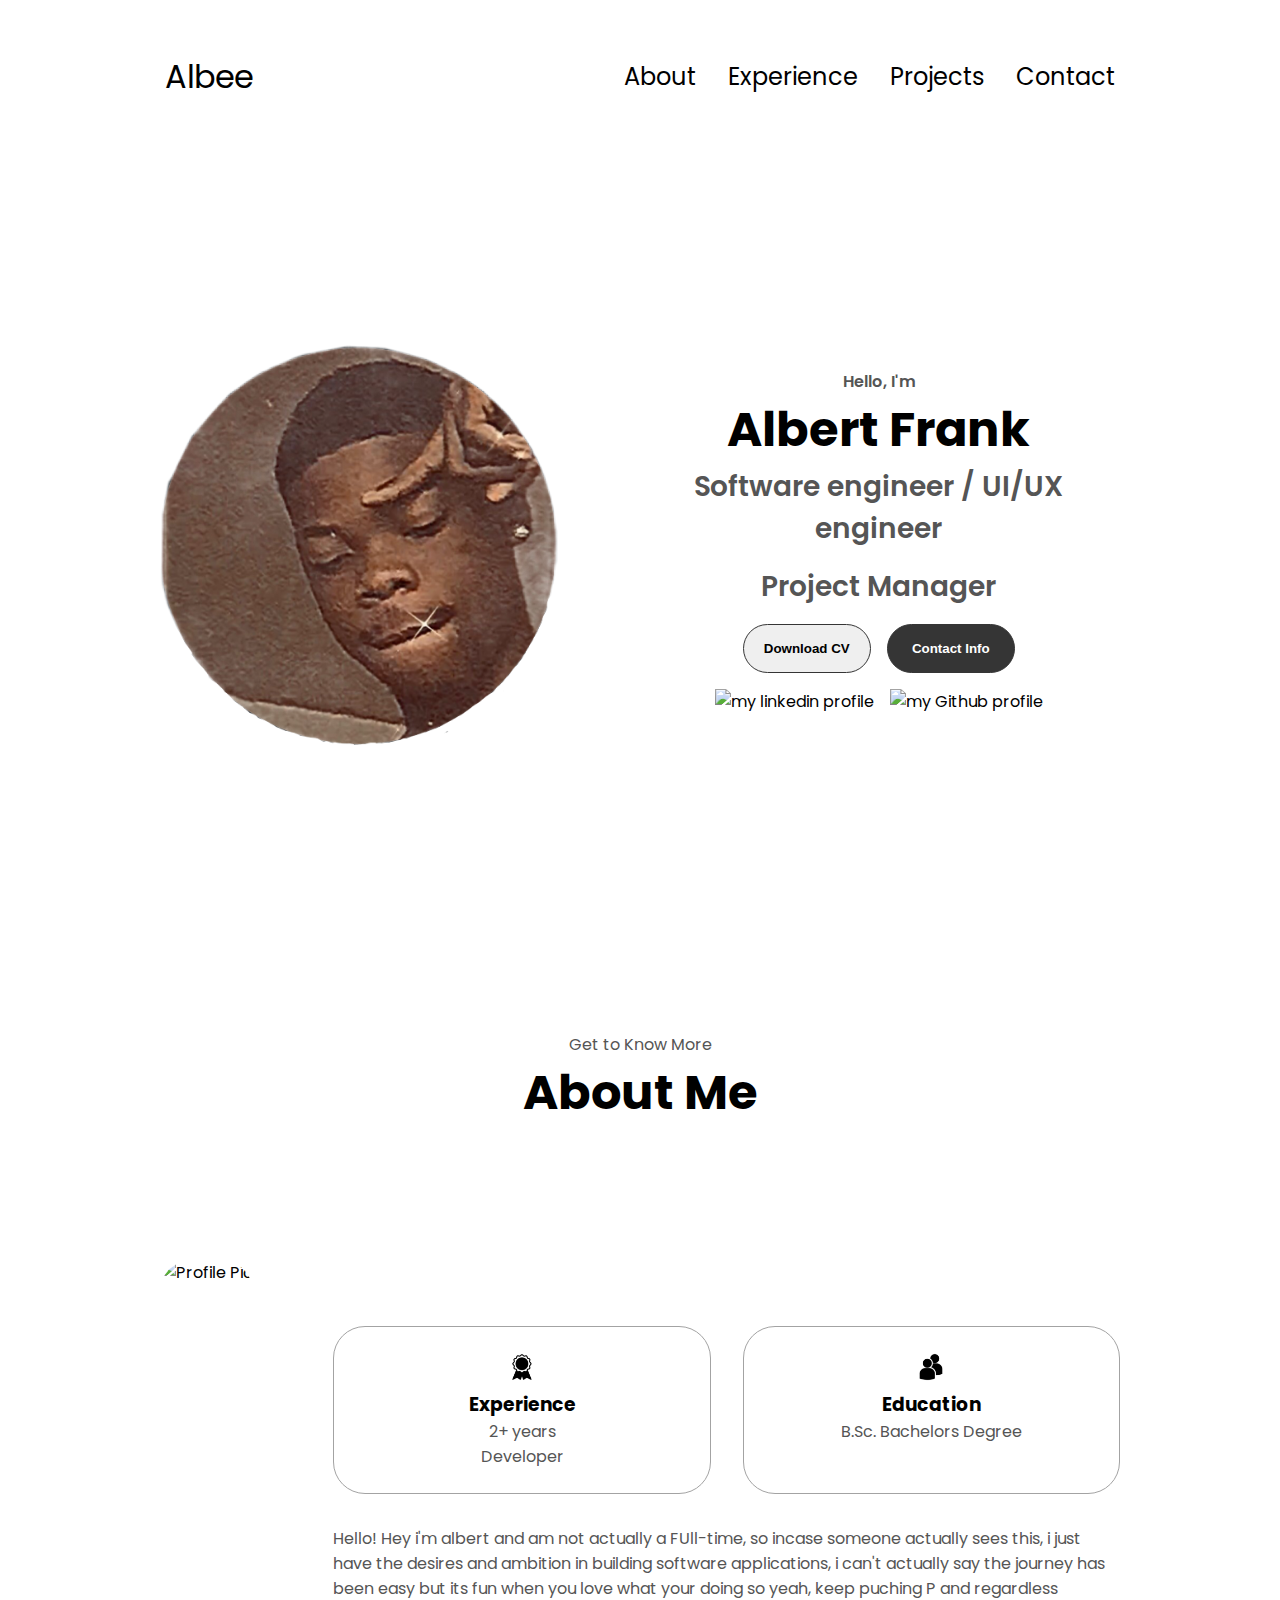
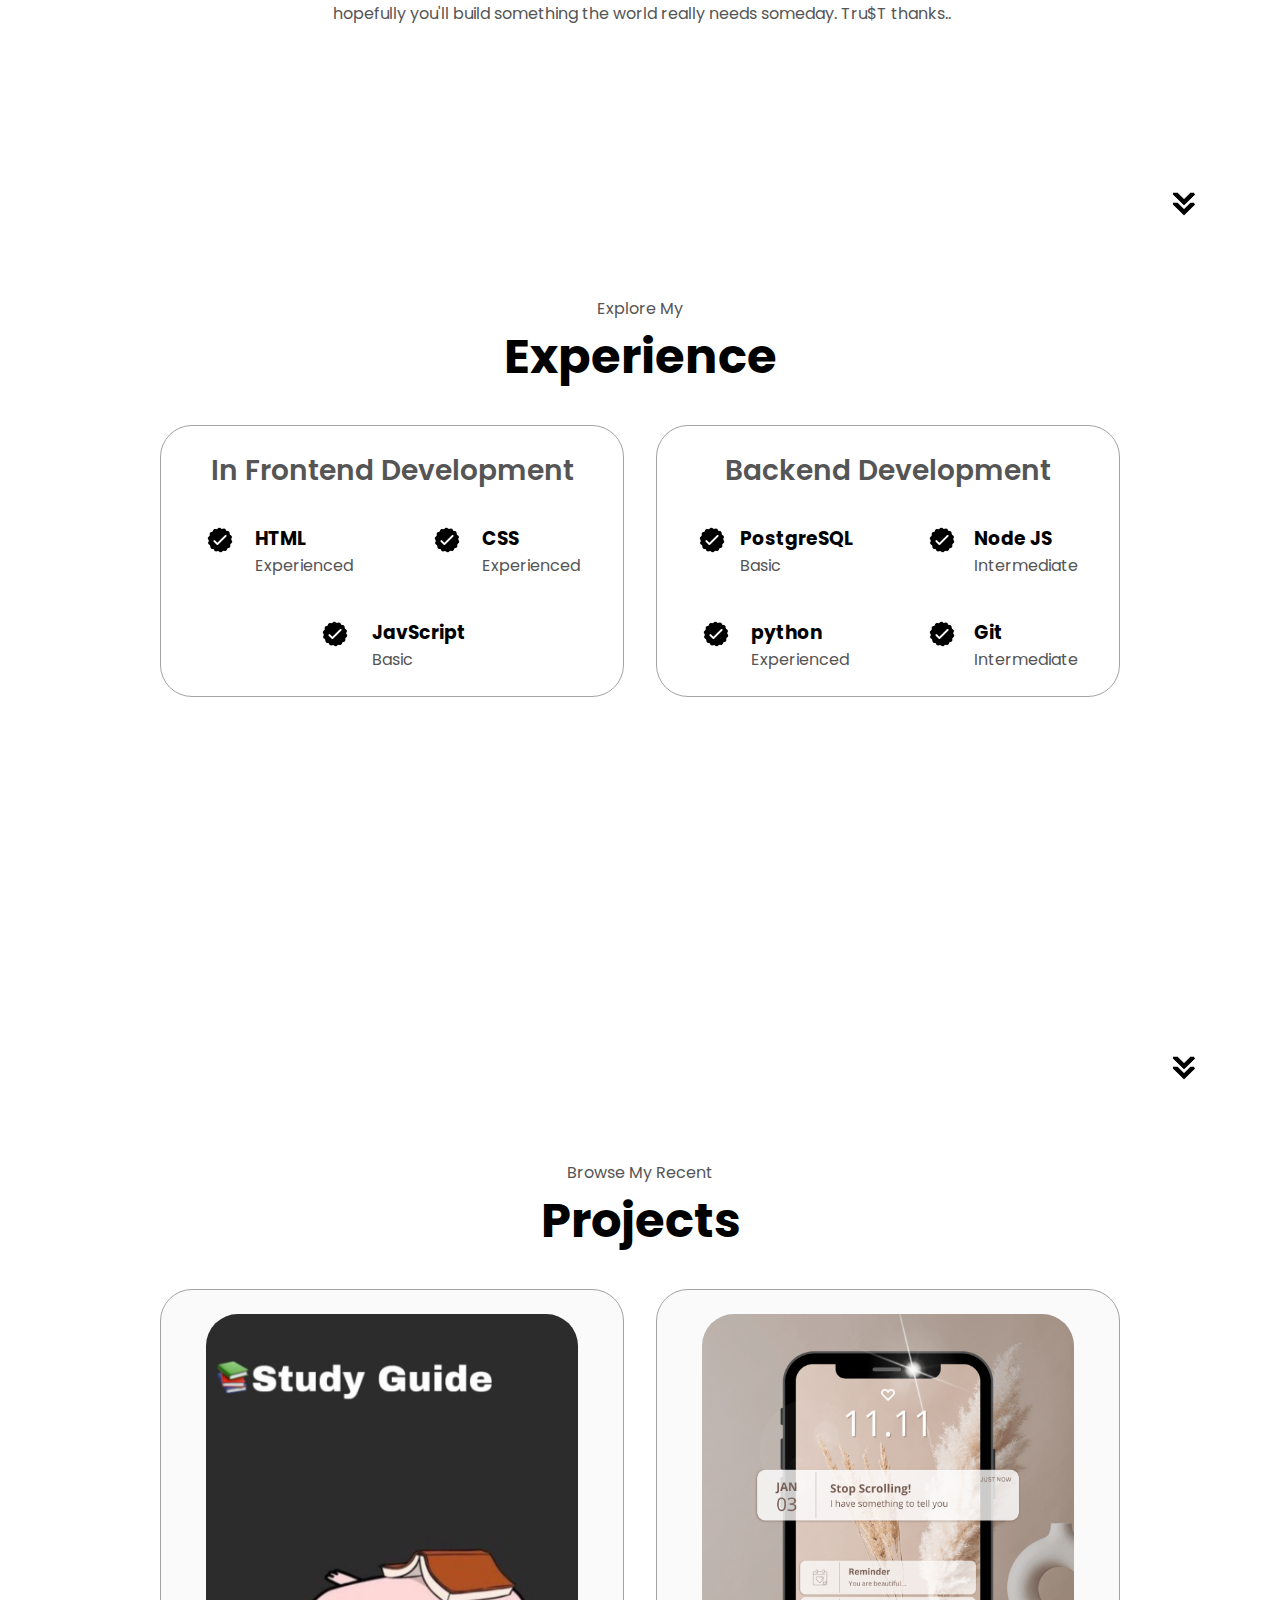
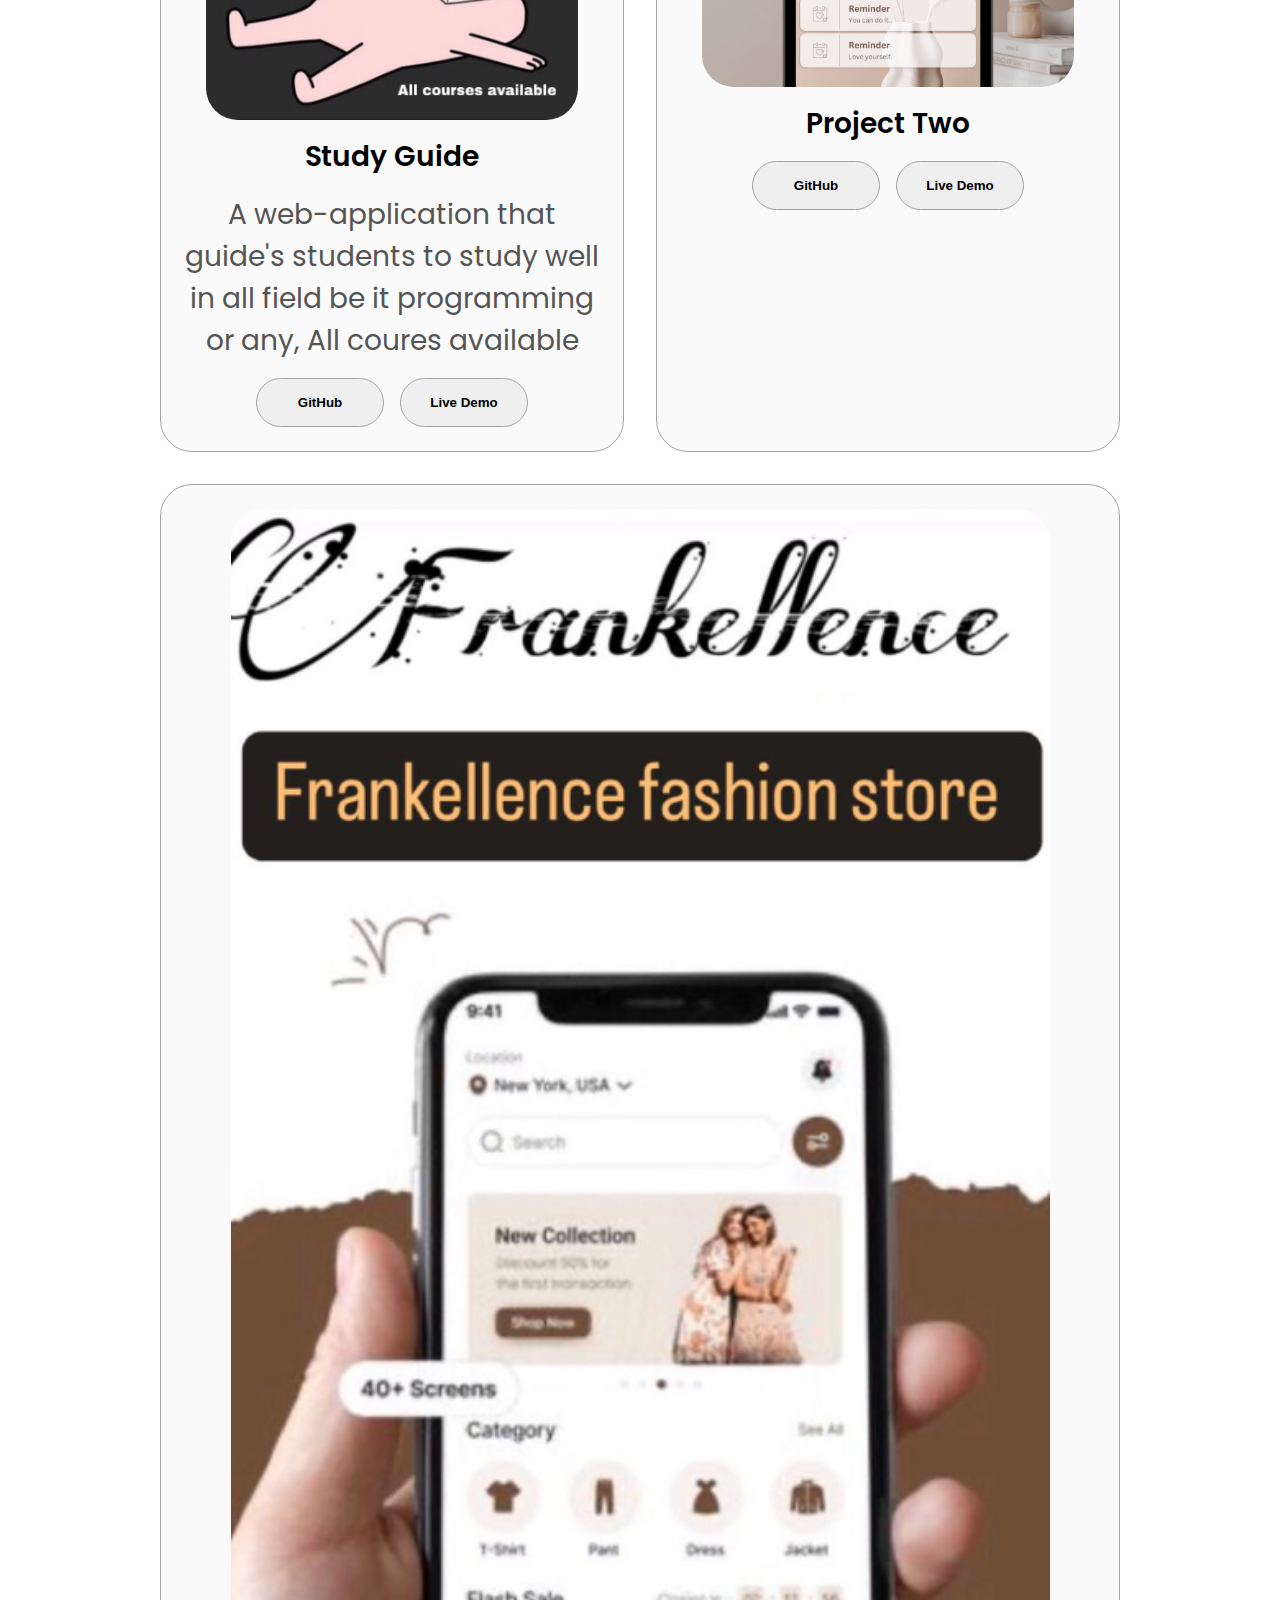
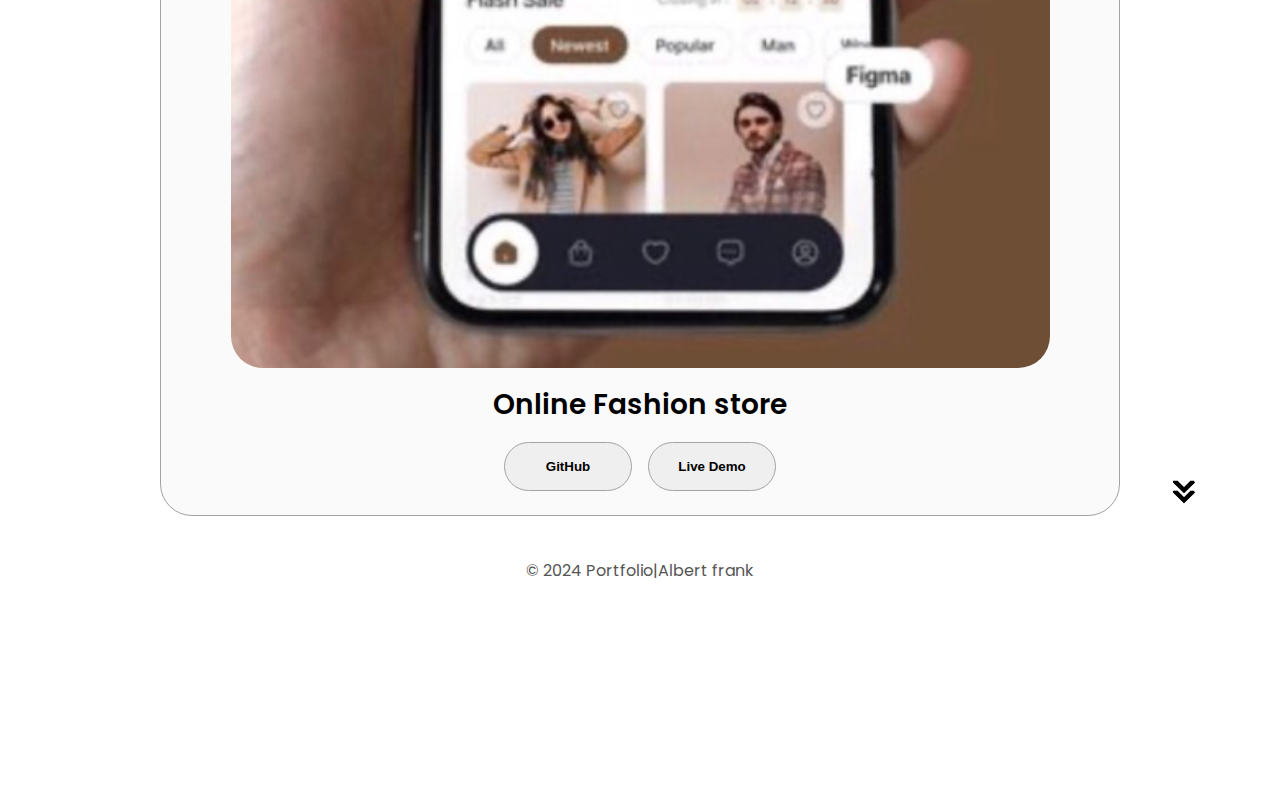
==== index.html @ 11b920fe "updated" ====
<!DOCTYPE html>
<html lang="en">

<head>
    <meta charset="UTF-8">
    <meta name="viewport" content="width=device-width, initial-scale=1.0">
    <title>Albee</title>

    <link rel="stylesheet" href="style.css" />
    <link rel="stylesheet" href="mediaqueries.css" />
</head>

<body>
    <header>
        <nav id="desktop-nav">
            <div class="logo">
                Albee
            </div>
            <ul class="nav-links">
                <li><a href="#about">About</a></li>
                <li><a href="#experience">Experience</a></li>
                <li><a href="#projects">Projects</a></li>
                <li><a href="#contact">Contact</a></li>
            </ul>
        </nav>
        <nav id="hamburger-nav">
            <div class="logo">
                Albee
            </div>
            <div class="hamburger-menu">
                <div class="hamburger-icon" onclick="toggleMenu()">
                    <span></span>
                    <span></span>
                    <span></span>
                </div>
                <div class="menu-links">
                    <li><a href="#about">About</a></li>
                    <li><a href="#experience">Experience</a></li>
                    <li><a href="#projects">Projects</a></li>
                    <li><a href="#contact">Contact</a></li>
                </div>
            </div>
        </nav>
    </header>
    <section id="profile">
        <div class="section__pic-container">
            <img src="assets/albee.png" alt="Albee profile pic">
        </div>
        <div class="section__text">
            <p class="section__text__p1">Hello, I'm</p>
            <h1 class="title">Albert Frank</h1>
            <p class="section__text__p2">Software engineer / UI/UX engineer</p>
            <p class="section__text__p3">Project Manager </p>
            <div class="btn-container">
                <button class="btn btn-color-2">
                        Download CV
                    </button>
                <button class="btn btn-color-1">
                        Contact Info
                    </button>
            </div>
            <div id="socials-container">
                <img src="assets/linkedin.png" class="icon" alt="my linkedin profile" class="icon" onclick="location.href='https://linkedin.com/'">
                <img src="assets/github.png" class="icon" alt="my Github profile" class="icon" onclick="location.href='https://github.com/OnlyoneAlbee'">
            </div>
        </div>
    </section>
    <section id="about">
        <p class="section__text__p1">Get to Know More</p>
        <h1 class="title">About Me</h1>
        <div class="section-container">
            <div class="section__pic-container">
                <img src="assets/about-pic.png" alt="Profile Pic" class="about-pic">
            </div>
            <div class="about-details-container">
                <div class="about-containers">
                    <div class="details-container">
                        <img src="assets/experience.png" alt="Experience icon" class="icon">
                        <h3>Experience</h3>
                        <p>2+ years <br /> Developer</p>
                    </div>
                    <div class="details-container">
                        <img src="assets/education.png" alt="Experience icon" class="icon">
                        <h3>Education</h3>
                        <p>B.Sc. Bachelors Degree <br />
                            <!-- M.Sc. Masters Degree -->
                        </p>

                    </div>
                </div>
                <div class="text-container">
                    <p>Hello! Hey i'm albert and am not actually a FUll-time, so incase someone actually sees this, i just have the desires and ambition in building software applications, i can't actually say the journey has been easy but its fun when you
                        love what your doing so yeah, keep puching P and regardless hopefully you'll build something the world really needs someday. Tru$T thanks..
                    </p>
                </div>
            </div>
        </div>
        <img src="assets/arrow.png" alt="Arrow icon" class="icon arrow" onclick="location.href='./#experience'">
    </section>
    <section id="experience">
        <p class="section__text__p1">Explore My</p>
        <h1 class="title">Experience</h1>
        <div class="experience-details-container">
            <div class="about-containers">
                <div class="details-container">
                    <h2 class="experience-sub-title">In Frontend Development</h2>
                    <div class="article-container">
                        <article>
                            <img src="assets/checkmark.png" alt="Experience icon" class="icon">
                            <div>
                                <h3>HTML</h3>
                                <P>Experienced</P>
                            </div>
                        </article>
                        <article>
                            <img src="assets/checkmark.png" alt="Experience icon" class="icon">
                            <div>
                                <h3>CSS</h3>
                                <P>Experienced</P>
                            </div>
                        </article>
                        <article>
                            <img src="assets/checkmark.png" alt="Experience icon" class="icon">
                            <div>
                                <h3>JavScript</h3>
                                <P>Basic</P>
                            </div>
                        </article>
                    </div>
                </div>
                <div class="details-container">
                    <h2 class="experience-sub-title">Backend Development</h2>
                    <div class="article-container">
                        <article>
                            <img src="assets/checkmark.png" alt="Experience icon" class="icon">
                            <div>
                                <h3>PostgreSQL</h3>
                                <P>Basic</P>
                            </div>
                        </article>
                        <article>
                            <img src="assets/checkmark.png" alt="Experience icon" class="icon">
                            <div>
                                <h3>Node JS</h3>
                                <P>Intermediate</P>
                            </div>
                        </article>
                        <article>
                            <img src="assets/checkmark.png" alt="Experience icon" class="icon">
                            <div>
                                <h3>python</h3>
                                <P>Experienced</P>
                            </div>
                        </article>
                        <article>
                            <img src="assets/checkmark.png" alt="Experience icon" class="icon">
                            <div>
                                <h3>Git</h3>
                                <P>Intermediate</P>
                            </div>
                        </article>
                    </div>
                </div>
            </div>
        </div>
        <img src="assets/arrow.png" alt="Arrow icon" class="icon arrow" onclick="location.href='./#project'">
    </section>
    <section id="projects">
        <p class="section__text__p1">Browse My Recent</p>
        <h1 class="title">Projects</h1>
        <div class="experience-details-container">
            <div class="about-containers">
                <div class="details-container color-container">
                    <div class="article-container">
                        <img src="assets/project-1.png" alt="Project 1" class="project-img">
                    </div>
                    <h2 class="experience-sub-title project-title">Study Guide</h2>
                    <p class="section__text__p2">A web-application that guide's students to study well in all field be it programming or any, All coures available</p>
                    <div class="btn-container">
                        <button class="btn btn-color-2 project-btn" onclick="location.href='https://github.com'">GitHub</button>
                        <button class="btn btn-color-2 project-btn" onclick="location.href-='https://github.com'">Live Demo</button>
                    </div>
                </div>
                <div class="details-container color-container">
                    <div class="article-container">
                        <img src="assets/project-2.png" alt="Project 2" class="project-img">
                    </div>
                    <h2 class="experience-sub-title project-title">Project Two</h2>
                    <div class="btn-container">
                        <button class="btn btn-color-2 project-btn" onclick="location.href='https://github.com'">GitHub</button>
                        <button class="btn btn-color-2 project-btn" onclick="location.href-='https://github.com'">Live Demo</button>
                    </div>
                </div>
                <div class="details-container color-container">
                    <div class="article-container">
                        <img src="assets/project-3.png" alt="Project 3" class="project-img">
                    </div>
                    <h2 class="experience-sub-title project-title">Online Fashion store</h2>
                    <div class="btn-container">
                        <button class="btn btn-color-2 project-btn" onclick="location.href='https://github.com'">GitHub</button>
                        <button class="btn btn-color-2 project-btn" onclick="location.href-='https://github.com'">Live Demo</button>
                    </div>
                </div>
            </div>
        </div>
        <img src="assets/arrow.png" alt="Arrow icon" class="icon arrow" onclick="location.href='./#contact'">
    </section>

    <!-- Footer -->
    <footer>
        <p>&copy; 2024 Portfolio|Albert frank</p>
    </footer>
    <script src="script.js"></script>
</body>

</html>
---- style.css ----
@import url("https://fonts.googleapis.com/css2?family=Poppins:wght@300;400;500;600&display=swap");
 * {
     margin: 0;
     padding: o;
 }
 
 body {
     font-family: "Poppins", sans-serif;
     /* background-color: rgb(45, 44, 44); */
 }
 
 html {
     scroll-behavior: smooth;
 }
 
 p {
     color: rgb(85, 85, 85);
 }
 /*  TRANSITION */
 
 a,
 btn {
     transition: all 300ms ease;
 }
 /*  DESKTOP NAV */
 
 nav,
 .nav-links {
     display: flex;
 }
 
 nav {
     justify-content: space-around;
     align-items: center;
     height: 17vh;
 }
 
 .nav-links {
     gap: 2rem;
     list-style: none;
     font-size: 1.5rem;
 }
 
 a {
     color: black;
     text-decoration: none;
     text-decoration-color: white;
 }
 
 a:hover {
     color: gray;
     text-decoration: underline;
     text-underline-offset: 1rem;
     text-decoration-color: rgb(181, 181, 181);
 }
 
 .logo {
     font-size: 2rem;
 }
 
 .logo:hover {
     cursor: default;
 }
 /* Hamburger Menu */
 
 #hamburger-nav {
     display: none;
 }
 
 .hamburger-menu {
     position: relative;
     display: inline-block;
 }
 
 .hamburger-icon {
     display: flex;
     flex-direction: column;
     justify-content: space-between;
     height: 24px;
     width: 30px;
     cursor: pointer;
 }
 
 .hamburger-icon span {
     width: 100%;
     height: 2px;
     background-color: black;
 }
 
 .menu-links {
     position: absolute;
     top: 100%;
     right: 0;
     background-color: white;
     width: fit-content;
     max-height: 0;
     overflow: hidden;
     transition: all 0.3 ease-in-out;
 }
 
 .menu-links a {
     display: block;
     padding: 10px;
     text-align: center;
     font-size: 1.5rem;
     color: black;
     text-decoration: none;
     transition: all 0.3 ease-in-out;
 }
 
 .menu-links li {
     list-style: none;
 }
 
 .menu-links.open {
     max-height: 300px;
 }
 
 .hamburger-icon.open span:first-child {
     transform: rotate(45deg) translate(10px, 5px);
 }
 
 .hamburger-icon.open span:nth-child(2) {
     opacity: 0;
 }
 
 .hamburger-icon.open span:last-child {
     transform: rotate(-45deg) translate(10px, -5px);
 }
 
 .hamburger-icon span:first-child {
     transform: none;
 }
 
 .hamburger-icon span:first-child {
     opacity: 1;
 }
 
 .hamburger-icon span:first-child {
     transform: none;
 }
 /* SECTIONs */
 
 section {
     padding-top: 4vh;
     height: 96vh;
     margin: 0 10rem;
     box-sizing: border-box;
     min-height: fit-content;
 }
 
 .section-container {
     display: flex;
 }
 /* Profile Section */
 
 #profile {
     display: flex;
     justify-content: center;
     gap: 5rem;
     height: 80vh;
 }
 
 .section__pic-container {
     display: flex;
     height: 400px;
     width: 400px;
     margin: auto 0;
 }
 
 .section__text {
     align-self: center;
     text-align: center;
 }
 
 .section__text p {
     font-weight: 600;
 }
 
 .section__text__p1 {
     text-align: center;
 }
 
 .section__text__p2 {
     font-size: 1.75rem;
     margin-bottom: 1rem;
 }
 
 .section__text__p3 {
     font-size: 1.75rem;
     margin-bottom: 1rem;
 }
 
 .title {
     font-size: 3rem;
     text-align: center;
 }
 
 #socials-container {
     display: flex;
     justify-content: center;
     margin-top: 1rem;
     gap: 1rem;
 }
 /* Icons */
 
 .icon {
     cursor: pointer;
     height: 2rem;
 }
 /* Buttons */
 
 .btn-container {
     display: flex;
     justify-content: center;
     gap: 1rem;
 }
 
 .btn {
     font-weight: 600;
     transition: all 300ms ease;
     padding: 1rem;
     width: 8rem;
     border-radius: 2rem;
 }
 
 .btn-color-1,
 .btn-color-2 {
     border: rgb(53, 53, 53) 0.1rem solid;
 }
 
 .btn-color-1:hover,
 .btn-color-2:hover {
     cursor: pointer;
 }
 
 .btn-color-1,
 .btn-color-2:hover {
     background-color: rgb(53, 53, 53);
     color: white;
 }
 
 .btn-color-1:hover {
     background-color: rgb(0, 0, 0);
 }
 
 .btn-color-2:hover {
     border: rgb(255, 255, 255) 0.1rem solid;
 }
 /* About Section */
 
 #about {
     position: relative;
 }
 
 .section__pic-container {
     height: 400px;
     width: 400px;
     margin: auto 0;
 }
 
 .section-container {
     gap: 4rem;
     height: 80%;
 }
 
 .about-containers,
 .about-details-container {
     display: flex;
 }
 
 .about-containers {
     gap: 2rem;
     margin-bottom: 2rem;
     margin-top: 2rem;
 }
 
 .about-details-container {
     justify-content: center;
     flex-direction: column;
 }
 
 .about-pic {
     border-radius: 2rem;
 }
 
 .arrow {
     position: absolute;
     right: -5rem;
     bottom: 2.5rem;
 }
 
 .details-container {
     padding: 1.5rem;
     flex: 1;
     background: white;
     border-radius: 2rem;
     border: rgb(53, 53, 53) 0.1rem solid;
     border-color: rgb(163, 163, 163);
     text-align: center;
 }
 /* Experience Section */
 
 #experience {
     position: relative;
 }
 
 .experience-details-container {
     display: flex;
     justify-content: center;
     flex-direction: column;
 }
 
 .experience-sub-title {
     color: rgb(85, 85, 85);
     font-weight: 600;
     font-size: 1.75rem;
     margin-bottom: 2rem;
 }
 
 .article-container {
     display: flex;
     text-align: initial;
     flex-wrap: wrap;
     gap: 2.5rem;
     justify-content: space-around;
 }
 
 article {
     display: flex;
     width: 10rem;
     justify-content: space-around;
     gap: 0.5rem;
 }
 
 article .icon {
     cursor: default;
 }
 /* Projects Section */
 
 #projects {
     position: relative;
 }
 
 .color-container {
     border-color: rgb(163, 163, 163);
     background: rgb(250, 250, 250);
 }
 
 .project-img {
     border-radius: 2rem;
     width: 90%;
     height: 90%;
 }
 
 .project-title {
     margin: 1rem;
     color: black;
 }
 
 .project-btn {
     color: black;
     border-color: rgb(163, 163, 163);
 }
 /* Contact Section */
 
 #contact {
     display: flex;
     justify-content: center;
     flex-direction: column;
     height: 70vh;
 }
 
 .contact-info-upper-container {
     display: flex;
     justify-content: center;
     border-radius: 2rem;
     border: rgb(163, 163, 163) 0.1rem solid;
     border-color: rgb(163, 163, 163);
     background-color: rgb(250, 250, 250);
     margin: 2rem auto;
     padding: 0.5rem;
 }
 
 .contact-info-container {
     display: flex;
     align-items: center;
     justify-content: center;
     gap: 0.5rem;
     margin: 1rem;
 }
 
 .contact-info-container p {
     font-size: larger;
 }
 
 .contact-icon {
     cursor: default;
 }
 
 .email-icon {
     height: 2.5rem;
 }
 /* Footer section */
 
 footer {
     height: 26vh;
     margin: 0 1rem;
 }
 
 footer p {
     text-align: center;
 }
 
 footer {
     background: #fff;
     color: #2f2f2f;
     text-align: center;
     padding: 10px 0;
 }
---- mediaqueries.css ----
@media screen and (max-width: 1400px) {
    #profile {
        height: 83vh;
        margin-bottom: 6rem;
    }
    .about-containers {
        flex-wrap: wrap;
    }
    #contact,
    #projects {
        height: fit-content;
    }
}

@media screen and (max-width: 1200px) {
    #desktop-nav {
        display: none;
    }
    #hamburger-nav {
        display: flex;
    }
    #experience,
    .experience-details-container {
        margin-top: 2rem;
    }
    #profile,
    .section-container {
        display: block;
    }
    .arrow {
        display: none;
    }
    section,
    .section-container {
        height: fit-content;
    }
    section {
        margin: 0 5%;
    }
    .section__pic-container {
        width: 275px;
        height: 275px;
        margin: 0 auto 2rem;
    }
    .about-containers {
        margin-top: 0;
    }
}

@media screen and (max-width: 600px) {
    #contact,
    footer {
        height: 40vh;
    }
    #profile {
        height: 83vh;
        margin-bottom: 0;
    }
    .about-containers,
    .contact-info-upper-container,
    .btn-container {
        flex-wrap: wrap;
    }
    .contact-info-container {
        margin: 0;
    }
    .experience-sub-title {
        font-size: 1.25rem;
    }
    .contact-info-container p,
    .nav-links li a {
        font-size: 1rem;
    }
    .logo {
        font-size: 1.5rem;
    }
    .nav-links {
        flex-direction: column;
        gap: 0.5rem;
        text-align: center;
    }
    .section__pic-container {
        width: auto;
        height: 46vw;
        justify-content: center;
    }
    .section__text__p2 {
        font-size: 1.25rem;
    }
    .title {
        font-size: 2rem;
    }
}
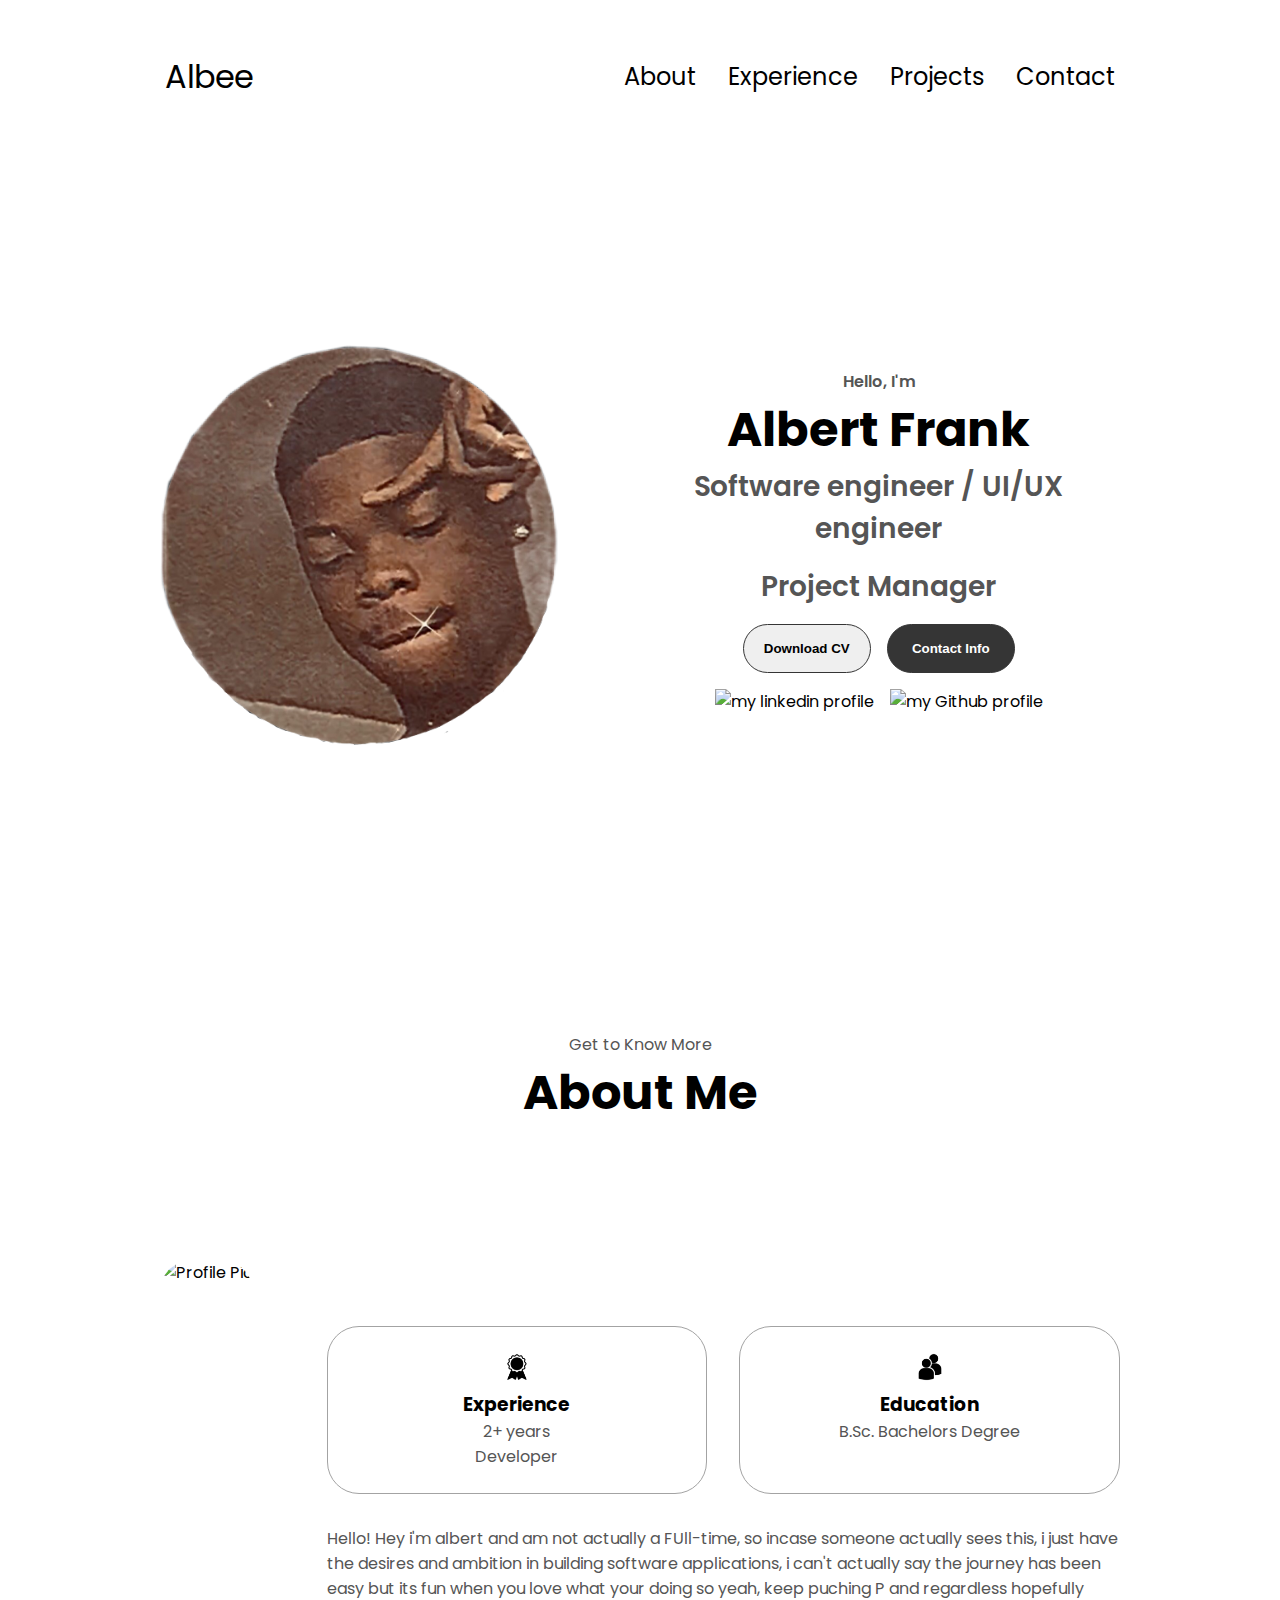
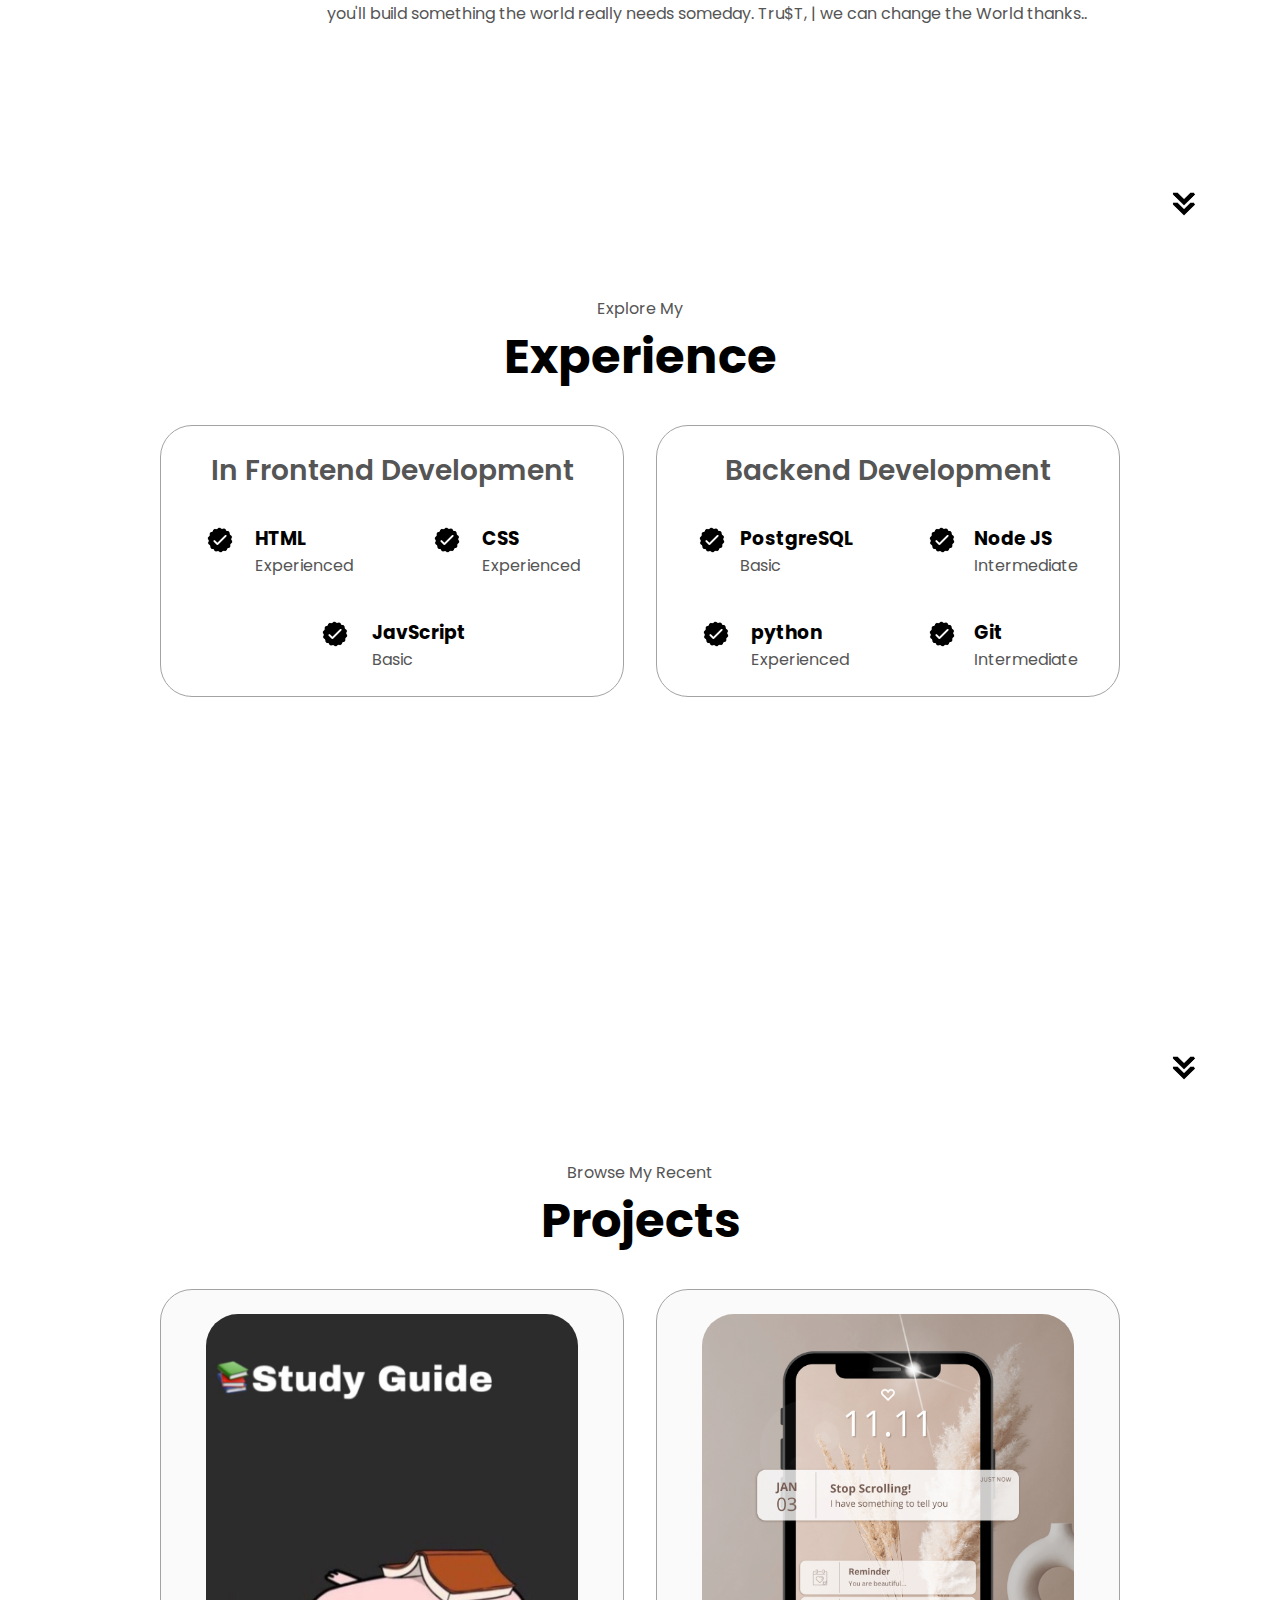
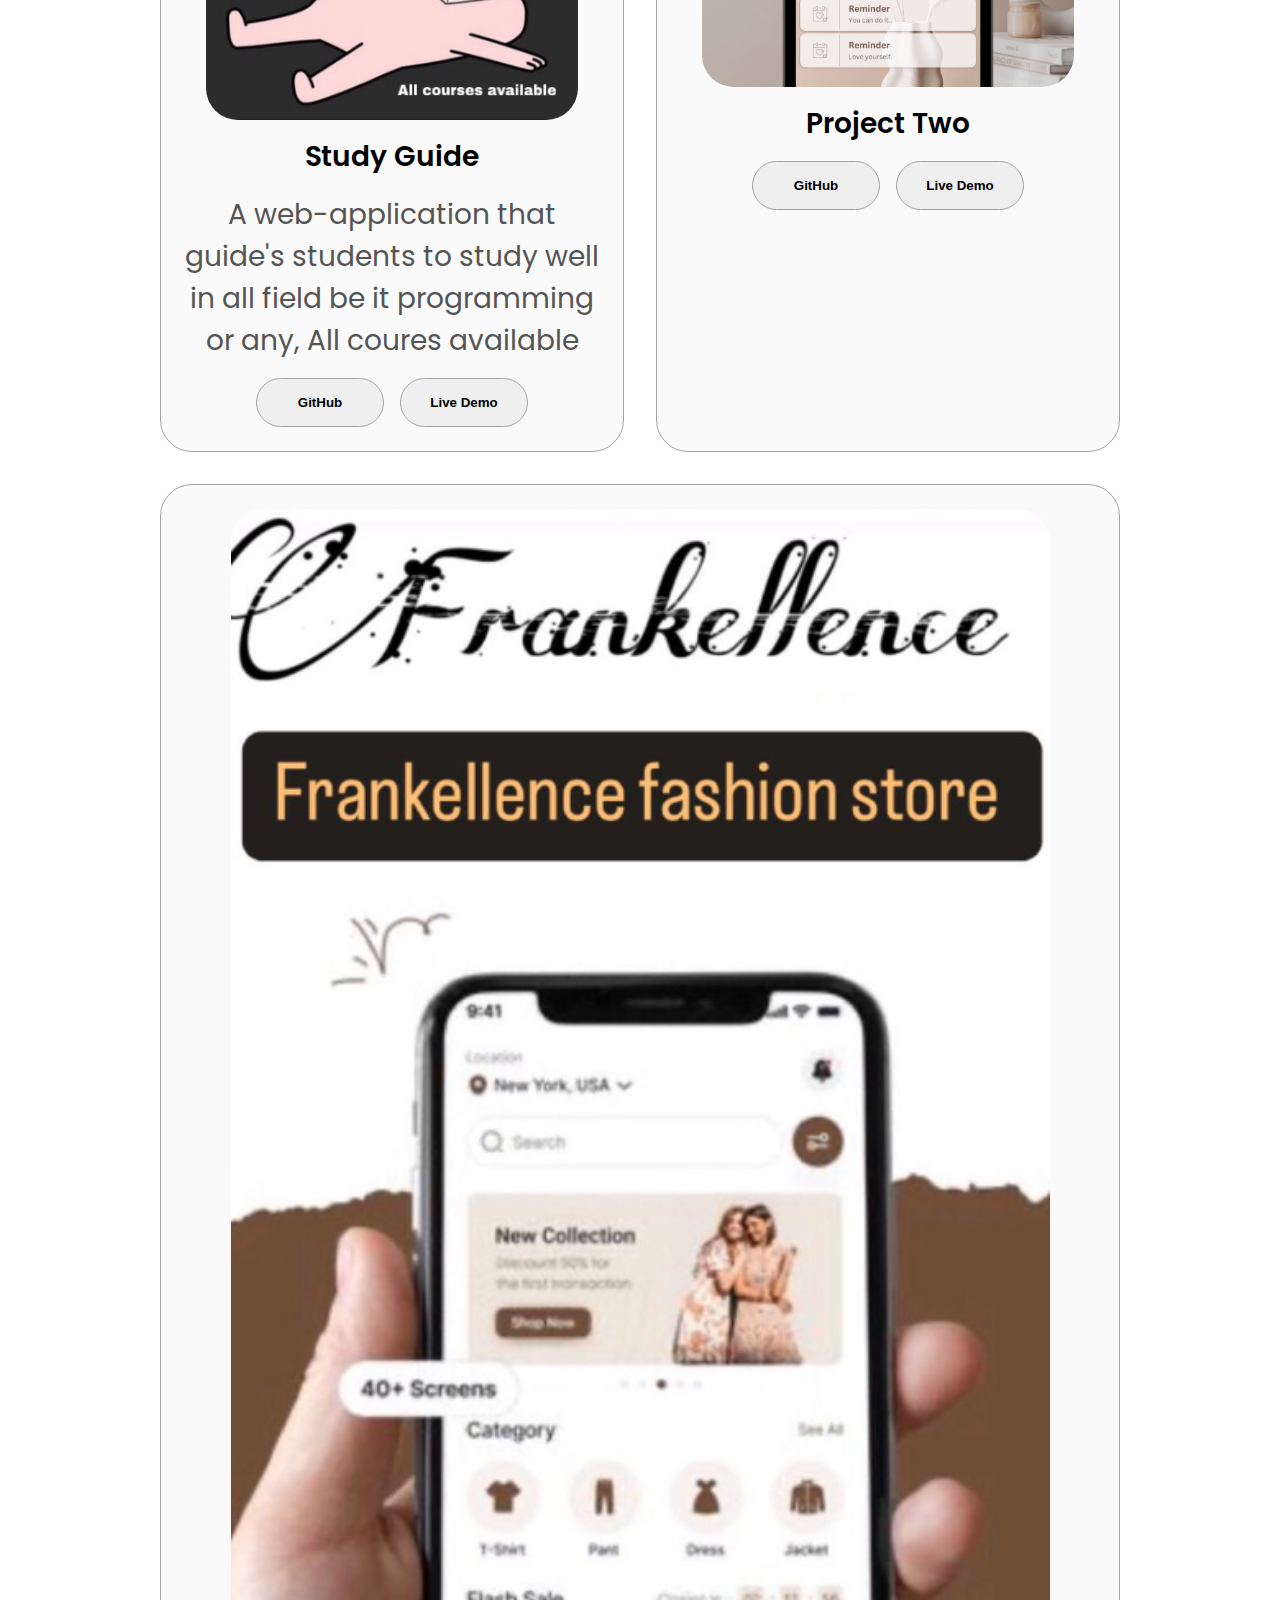
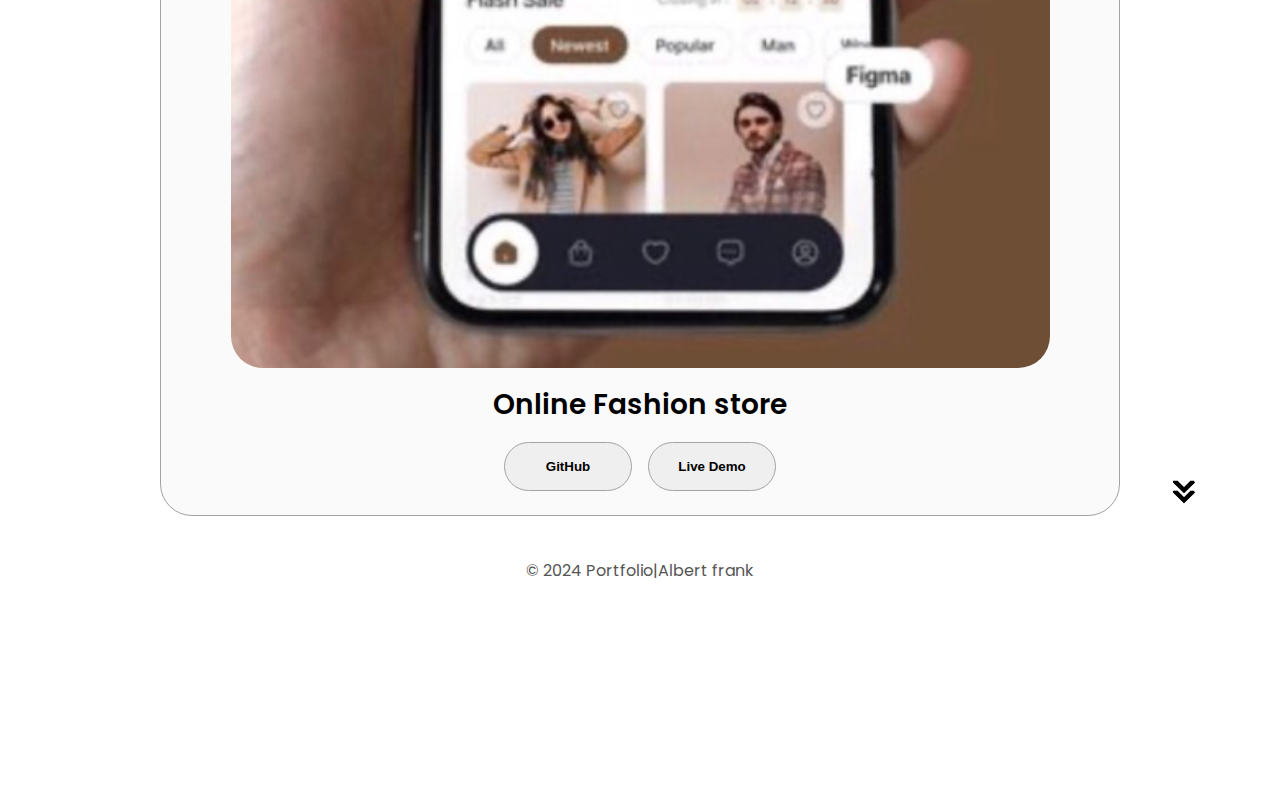
==== commit 422ae421: "updated" ====
--- a/index.html
+++ b/index.html
@@ -90,7 +90,7 @@
                 </div>
                 <div class="text-container">
                     <p>Hello! Hey i'm albert and am not actually a FUll-time, so incase someone actually sees this, i just have the desires and ambition in building software applications, i can't actually say the journey has been easy but its fun when you
-                        love what your doing so yeah, keep puching P and regardless hopefully you'll build something the world really needs someday. Tru$T thanks..
+                        love what your doing so yeah, keep puching P and regardless hopefully you'll build something the world really needs someday. Tru$T, | we can change the World thanks..
                     </p>
                 </div>
             </div>
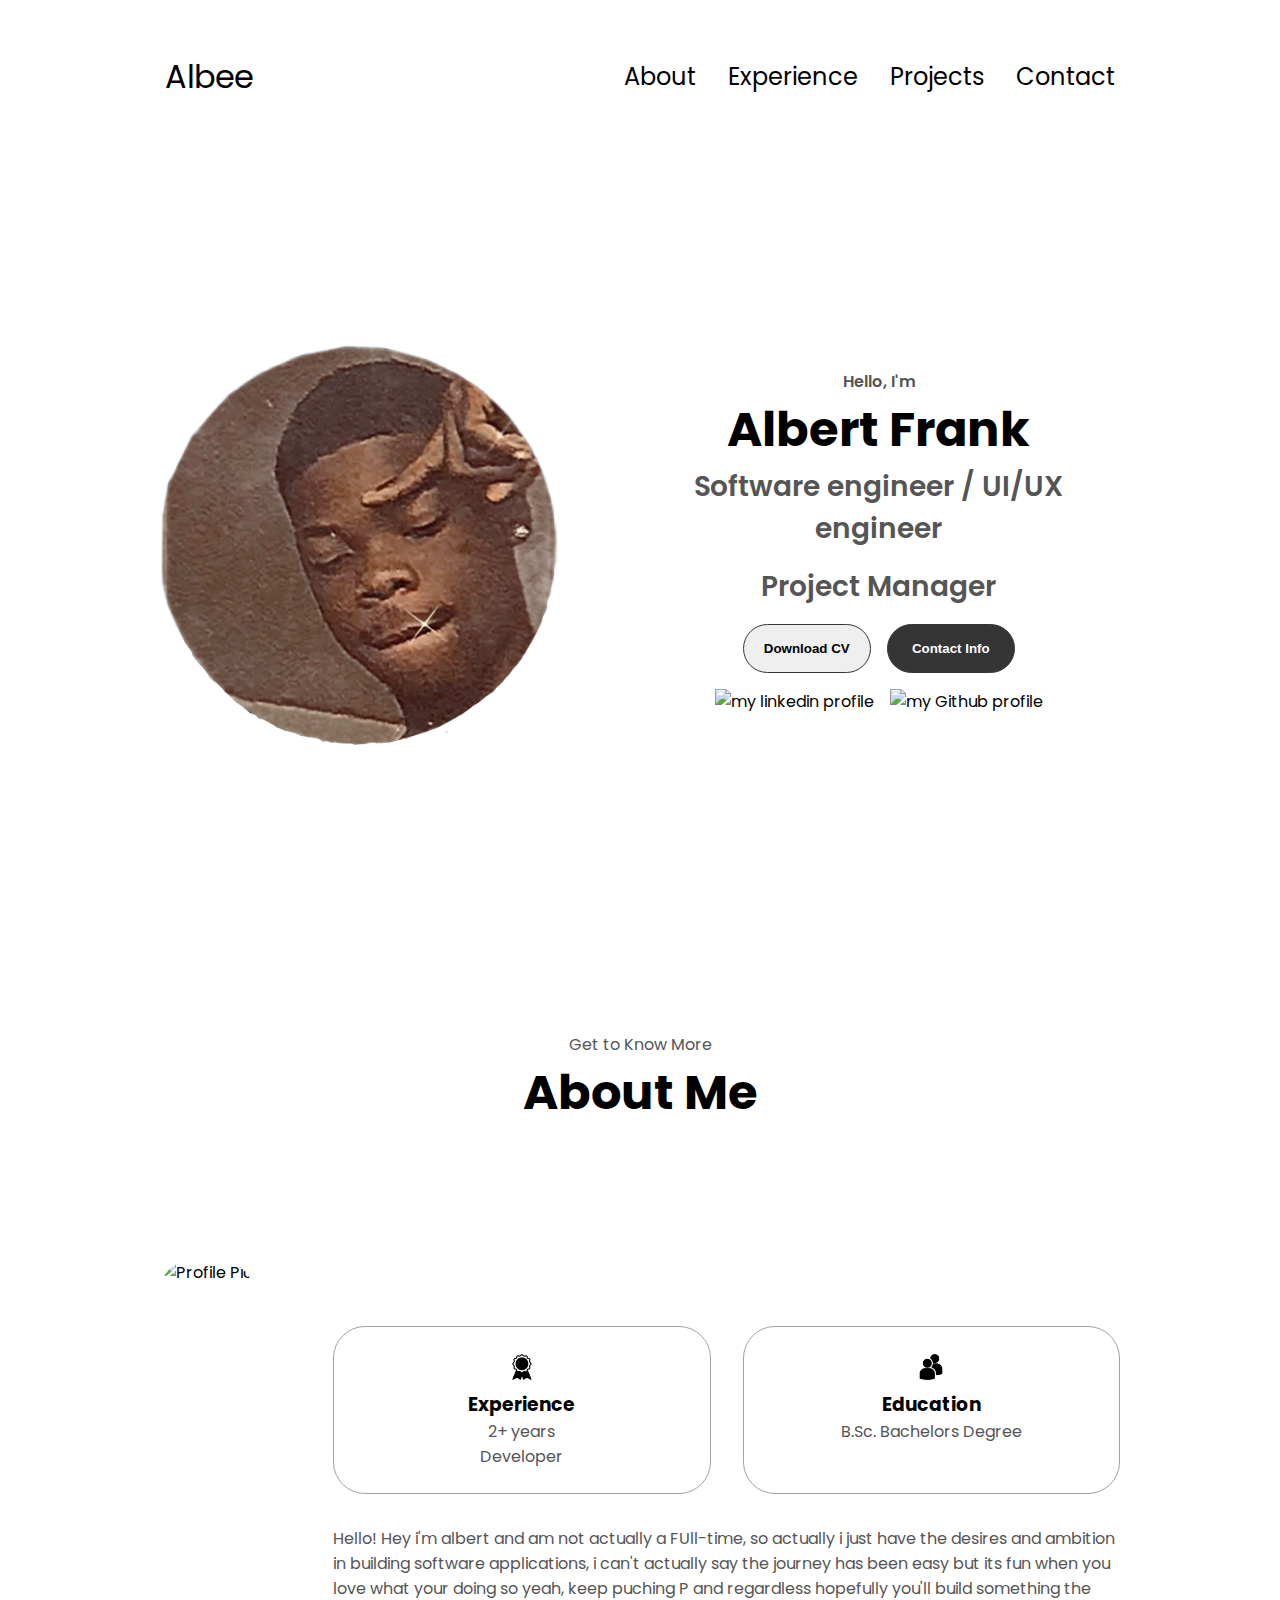
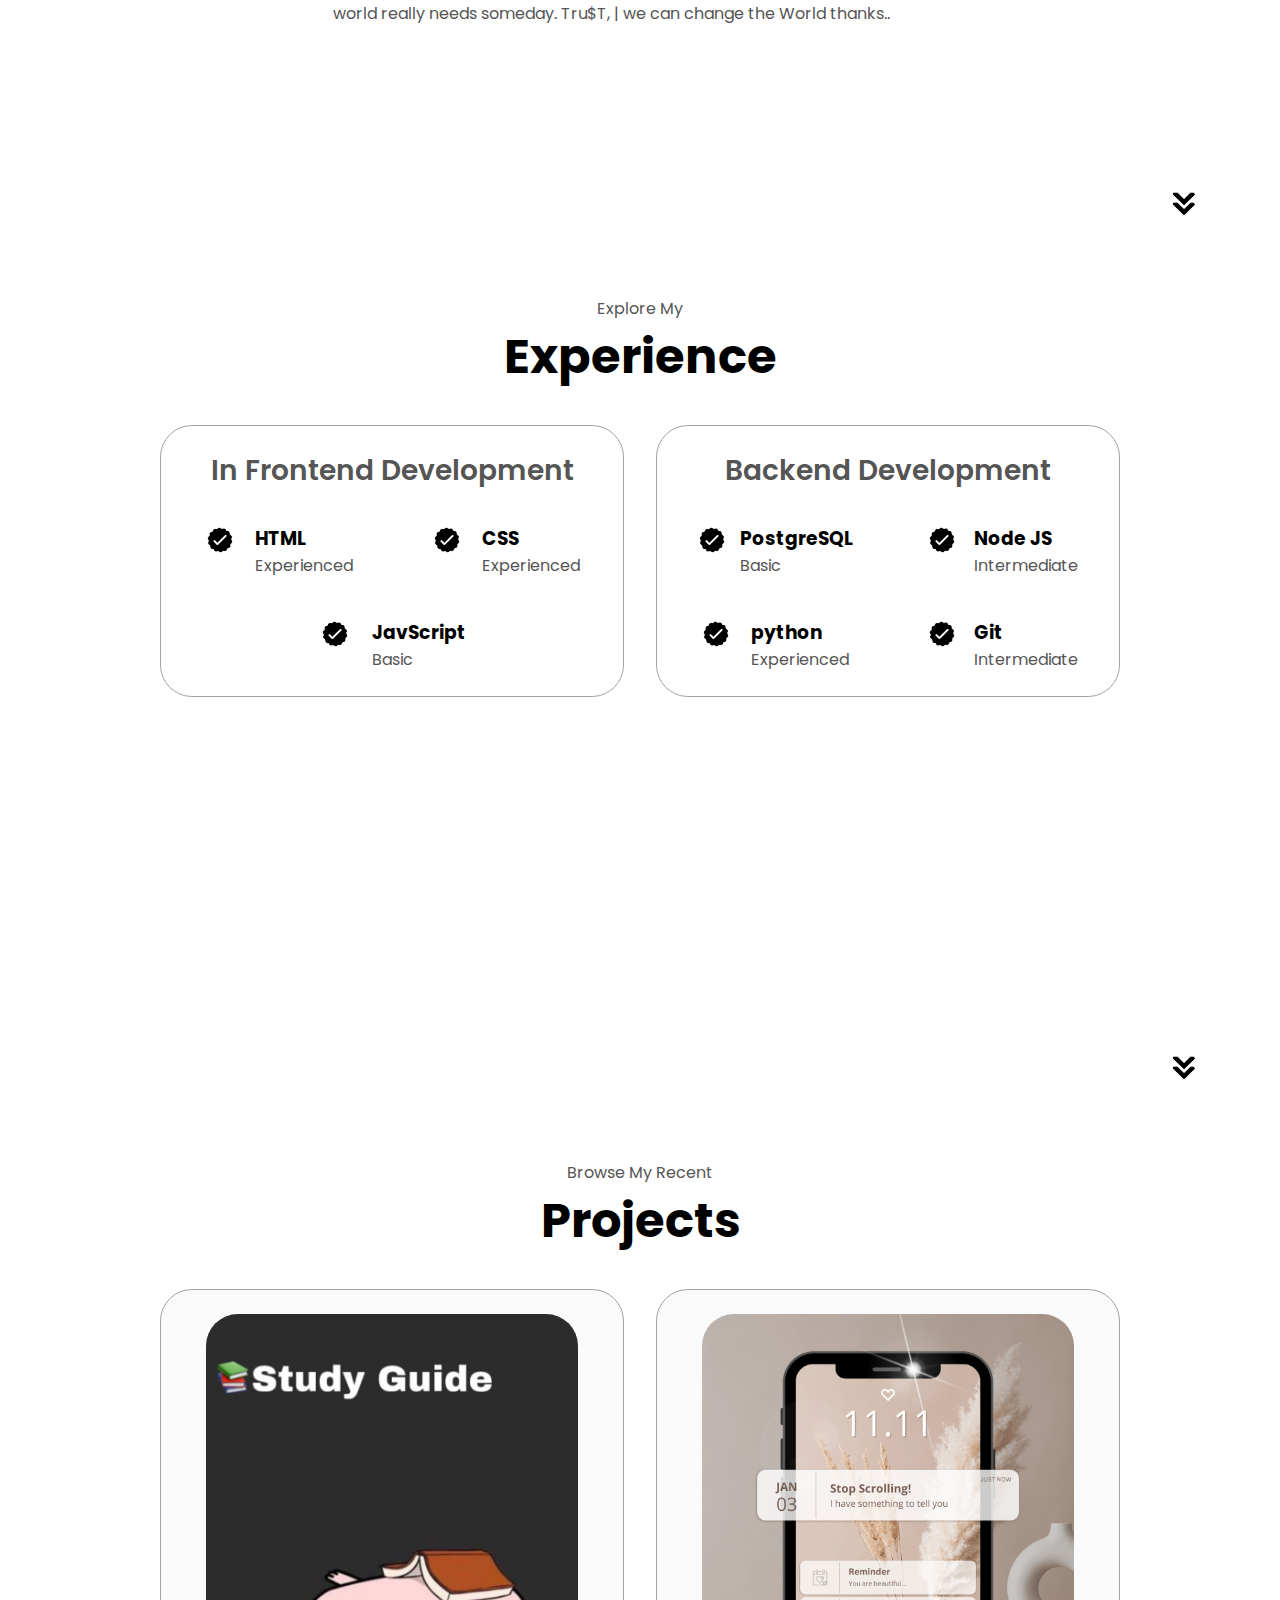
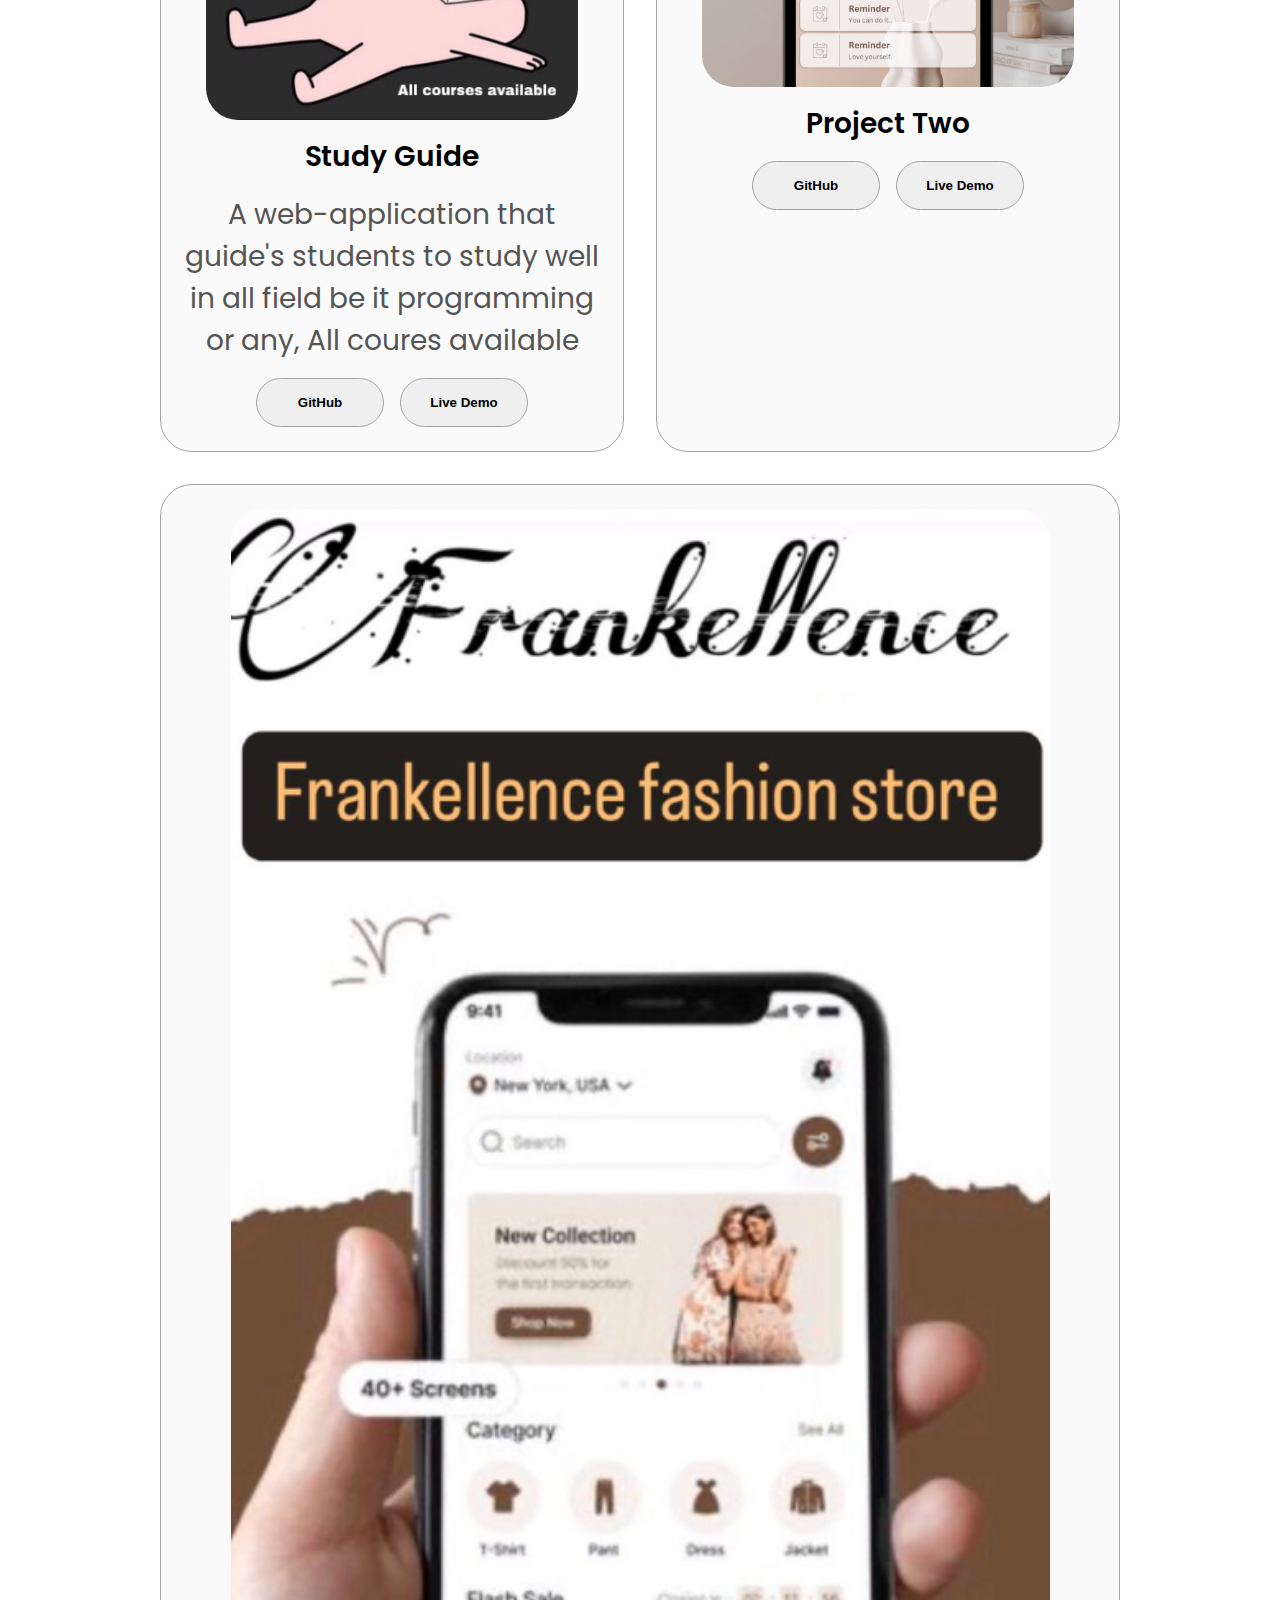
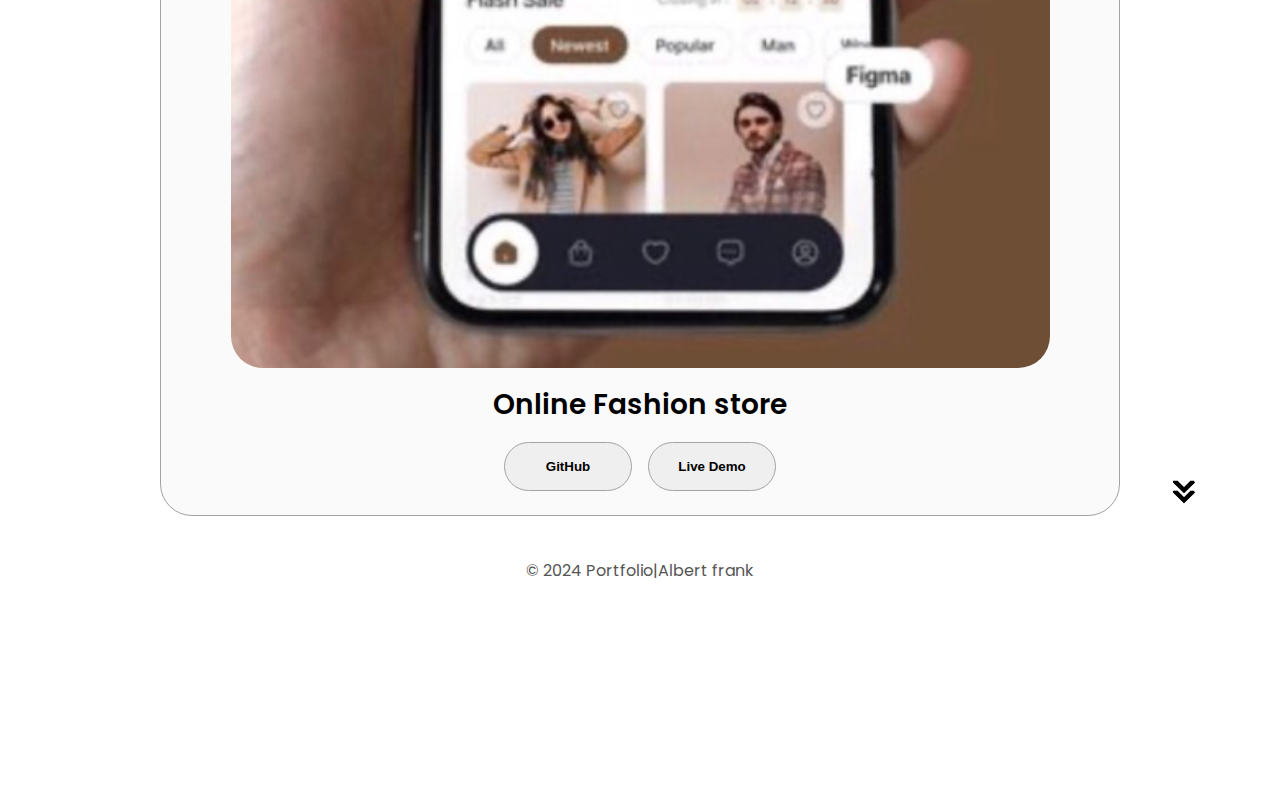
==== commit f1313a8d: "updated" ====
--- a/index.html
+++ b/index.html
@@ -89,8 +89,8 @@
                     </div>
                 </div>
                 <div class="text-container">
-                    <p>Hello! Hey i'm albert and am not actually a FUll-time, so incase someone actually sees this, i just have the desires and ambition in building software applications, i can't actually say the journey has been easy but its fun when you
-                        love what your doing so yeah, keep puching P and regardless hopefully you'll build something the world really needs someday. Tru$T, | we can change the World thanks..
+                    <p>Hello! Hey i'm albert and am not actually a FUll-time, so actually i just have the desires and ambition in building software applications, i can't actually say the journey has been easy but its fun when you love what your doing so
+                        yeah, keep puching P and regardless hopefully you'll build something the world really needs someday. Tru$T, | we can change the World thanks..
                     </p>
                 </div>
             </div>
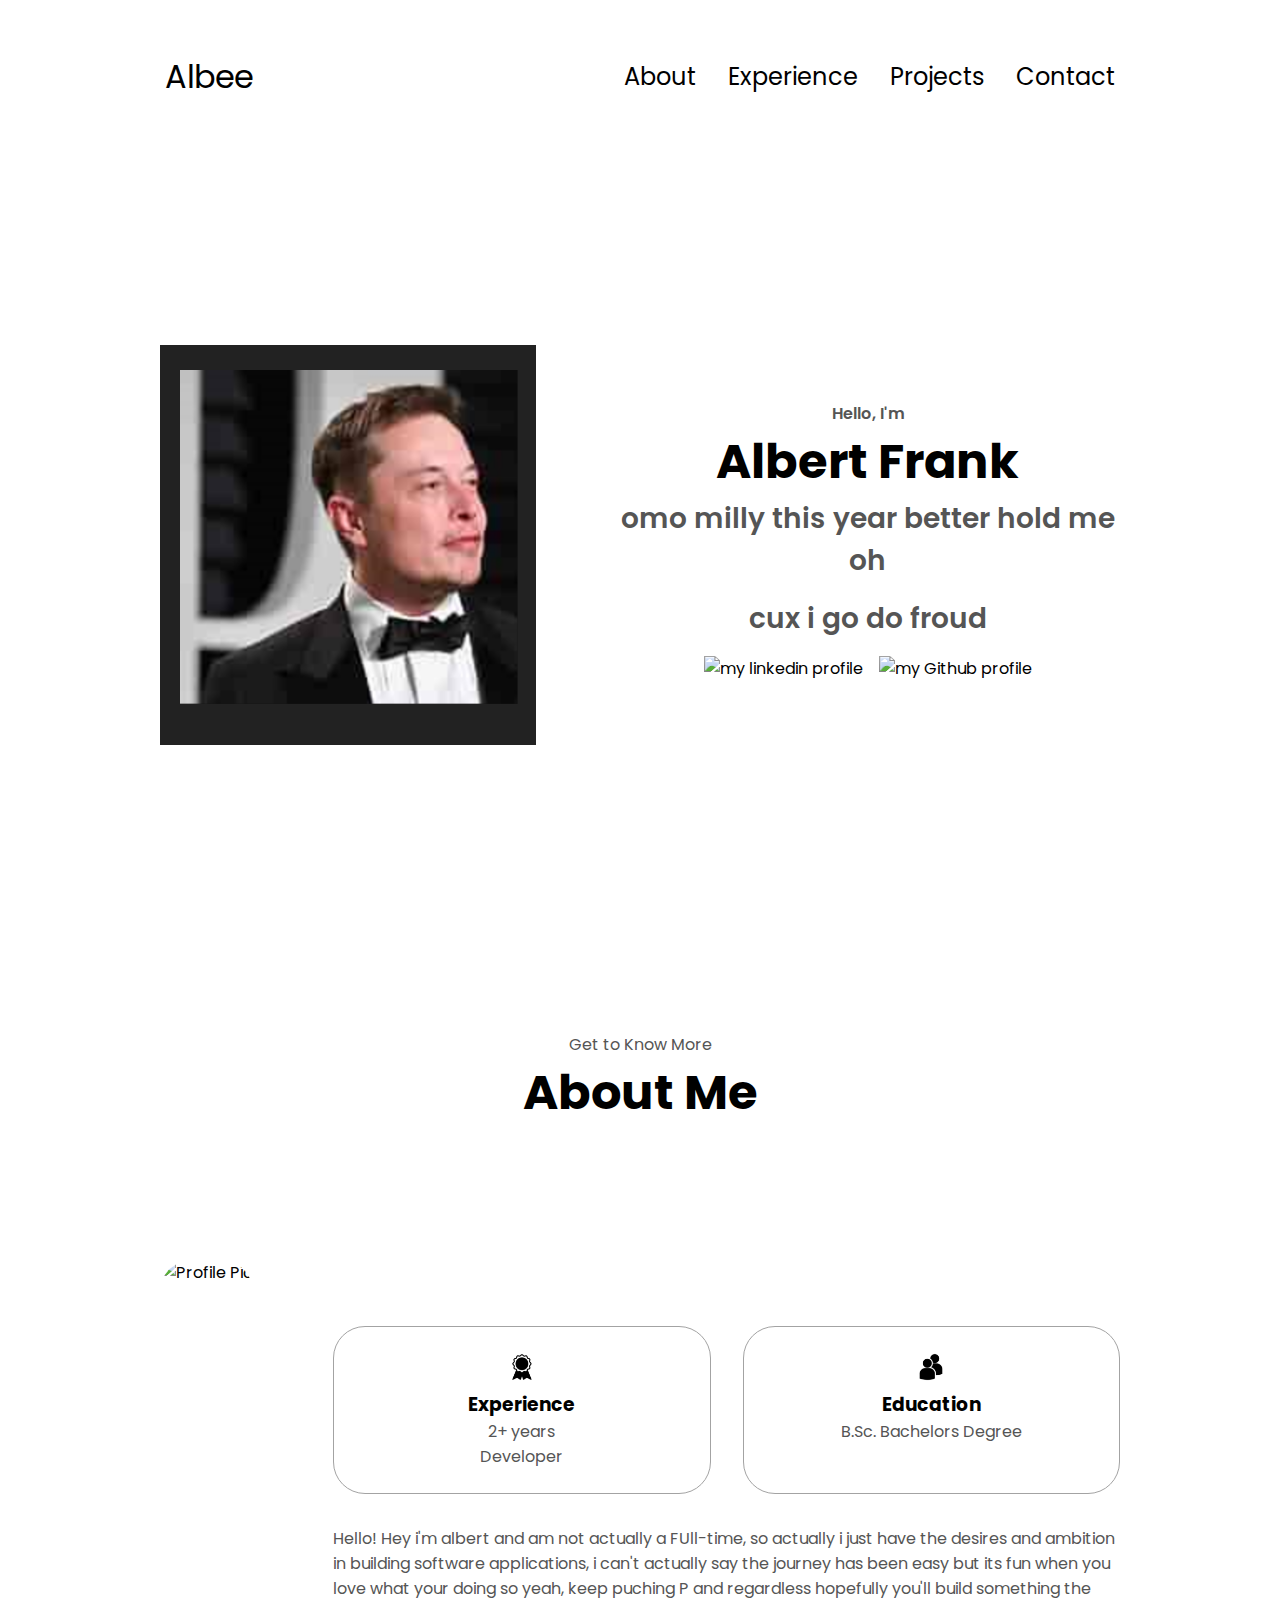
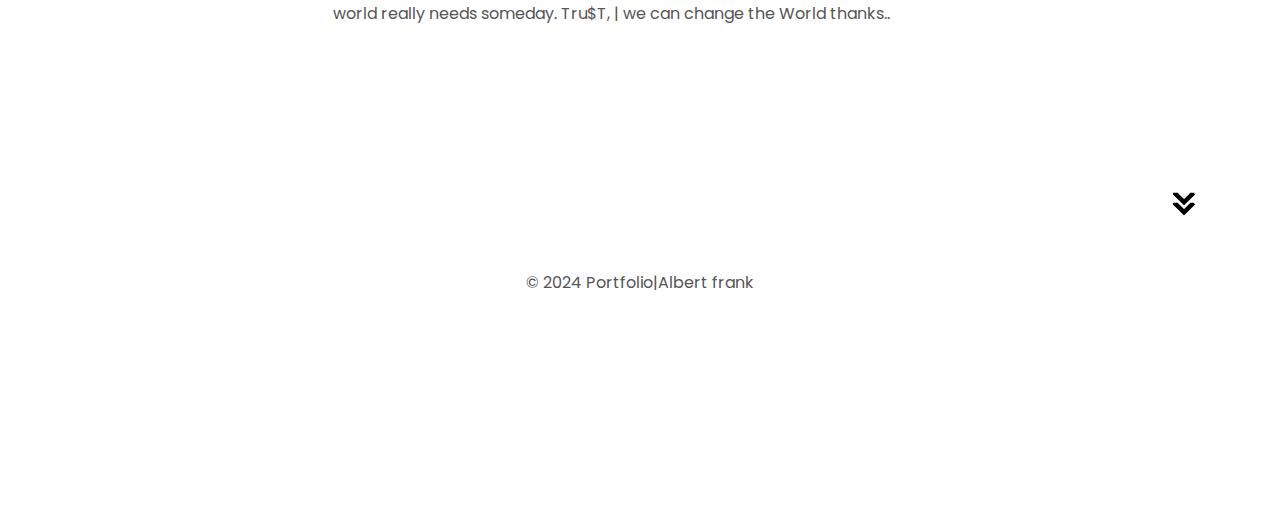
==== commit 40ff553b: "updated" ====
--- a/index.html
+++ b/index.html
@@ -44,21 +44,14 @@
     </header>
     <section id="profile">
         <div class="section__pic-container">
-            <img src="assets/albee.png" alt="Albee profile pic">
+            <img src="assets/elon.png" alt="Albee profile pic">
         </div>
         <div class="section__text">
             <p class="section__text__p1">Hello, I'm</p>
             <h1 class="title">Albert Frank</h1>
-            <p class="section__text__p2">Software engineer / UI/UX engineer</p>
-            <p class="section__text__p3">Project Manager </p>
-            <div class="btn-container">
-                <button class="btn btn-color-2">
-                        Download CV
-                    </button>
-                <button class="btn btn-color-1">
-                        Contact Info
-                    </button>
-            </div>
+            <p class="section__text__p2">omo milly this year better hold me oh </p>
+            <p class="section__text__p3">cux i go do froud</p>
+
             <div id="socials-container">
                 <img src="assets/linkedin.png" class="icon" alt="my linkedin profile" class="icon" onclick="location.href='https://linkedin.com/'">
                 <img src="assets/github.png" class="icon" alt="my Github profile" class="icon" onclick="location.href='https://github.com/OnlyoneAlbee'">
@@ -97,7 +90,7 @@
         </div>
         <img src="assets/arrow.png" alt="Arrow icon" class="icon arrow" onclick="location.href='./#experience'">
     </section>
-    <section id="experience">
+    <!-- <section id="experience">
         <p class="section__text__p1">Explore My</p>
         <h1 class="title">Experience</h1>
         <div class="experience-details-container">
@@ -164,10 +157,10 @@
             </div>
         </div>
         <img src="assets/arrow.png" alt="Arrow icon" class="icon arrow" onclick="location.href='./#project'">
-    </section>
-    <section id="projects">
+    </section> -->
+    <!-- <section id="projects">
         <p class="section__text__p1">Browse My Recent</p>
-        <h1 class="title">Projects</h1>
+        <h1 class="title">my plan on celeb investors </h1>
         <div class="experience-details-container">
             <div class="about-containers">
                 <div class="details-container color-container">
@@ -204,7 +197,7 @@
             </div>
         </div>
         <img src="assets/arrow.png" alt="Arrow icon" class="icon arrow" onclick="location.href='./#contact'">
-    </section>
+    </section> -->
 
     <!-- Footer -->
     <footer>
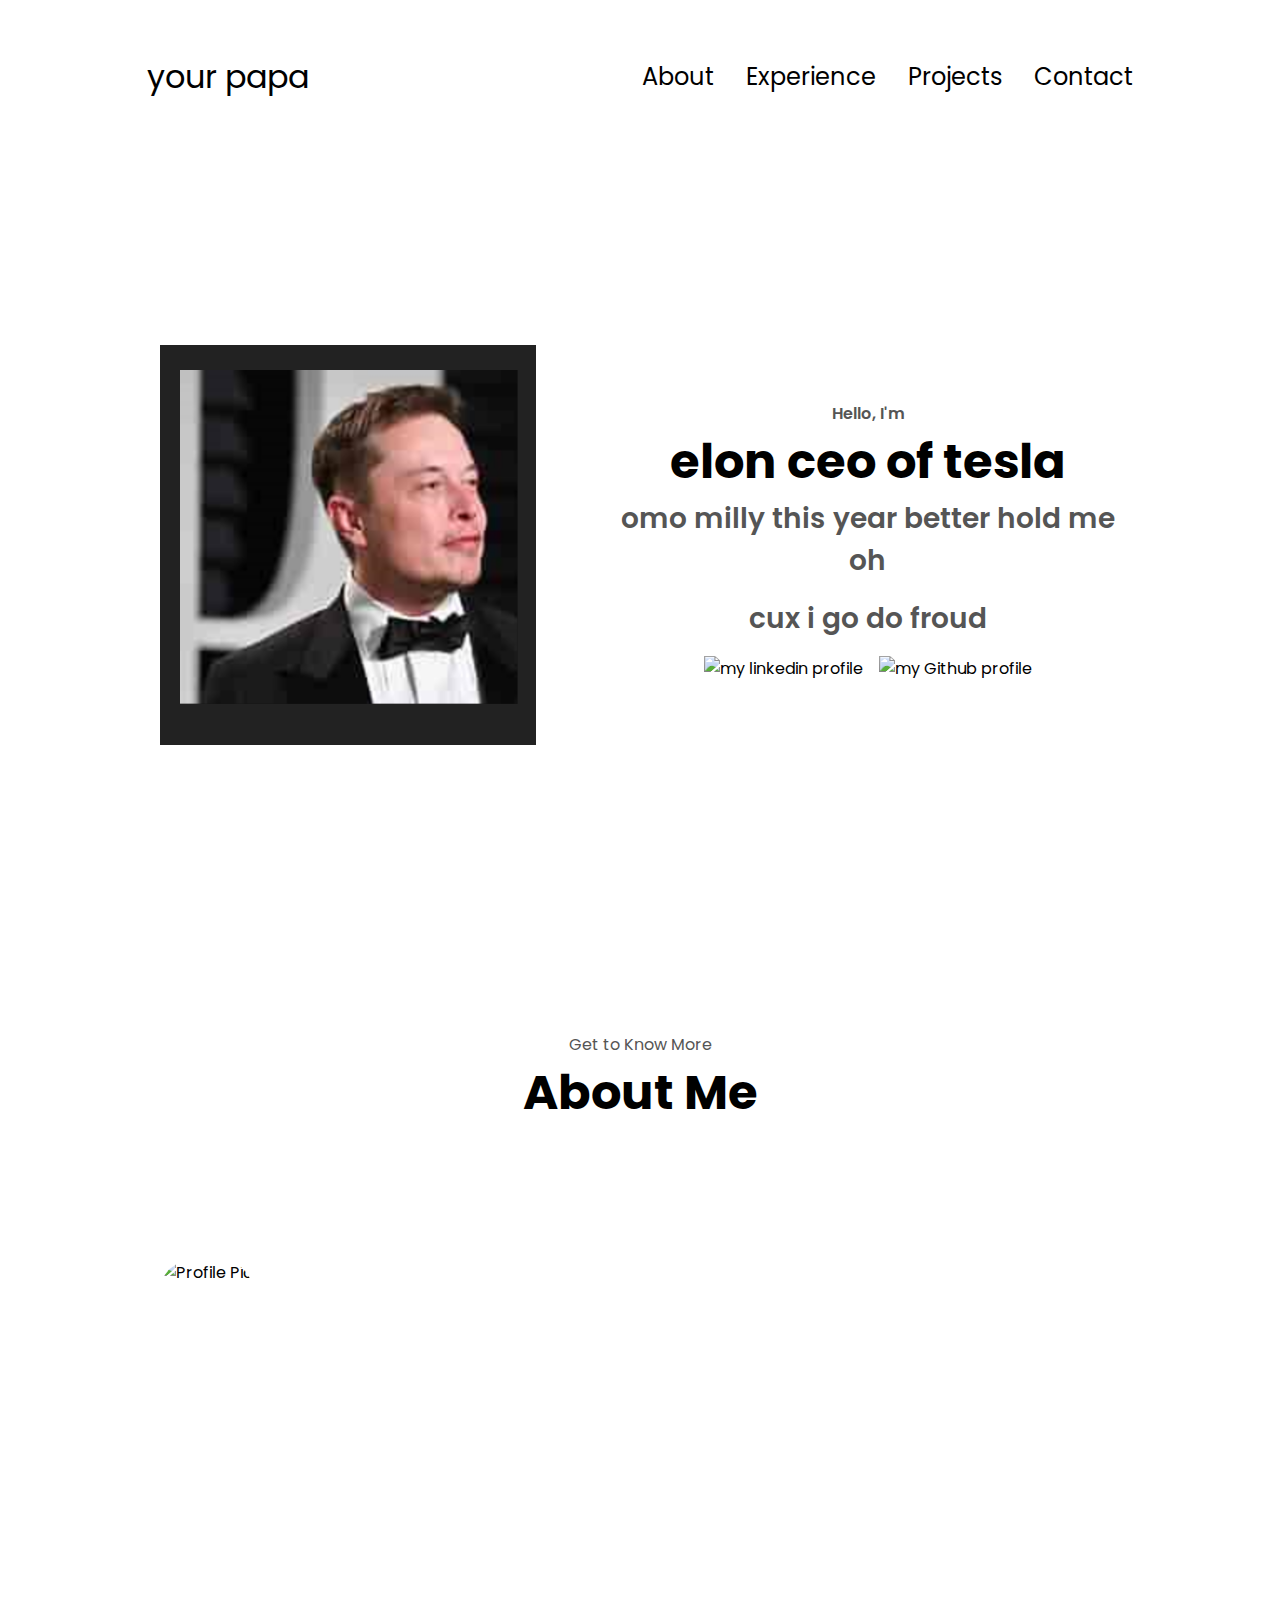
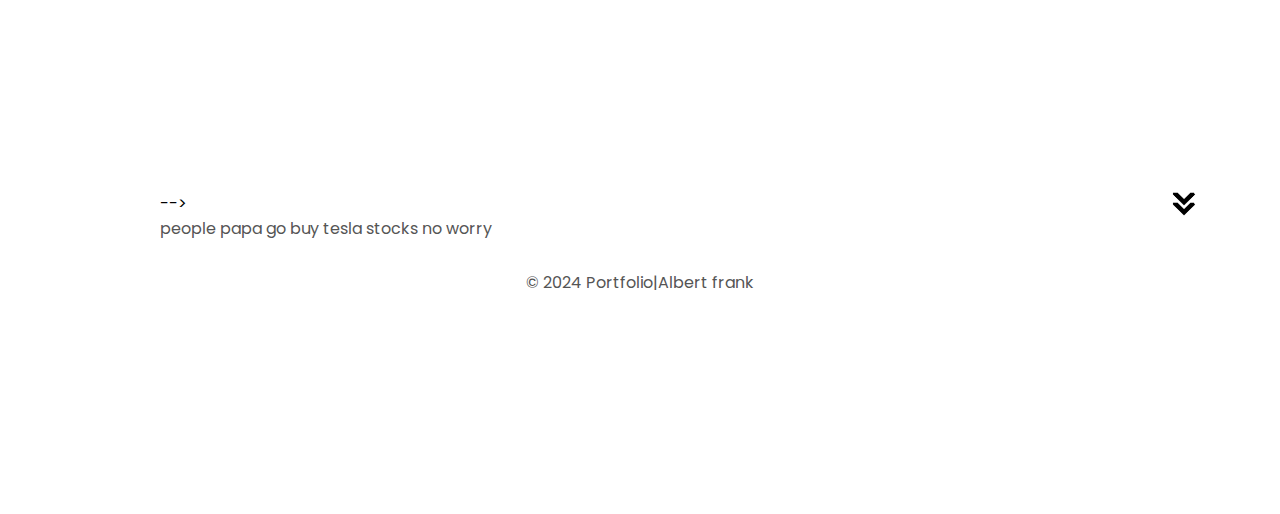
==== commit 90a454bf: "updated" ====
--- a/index.html
+++ b/index.html
@@ -14,7 +14,7 @@
     <header>
         <nav id="desktop-nav">
             <div class="logo">
-                Albee
+                your papa
             </div>
             <ul class="nav-links">
                 <li><a href="#about">About</a></li>
@@ -48,7 +48,7 @@
         </div>
         <div class="section__text">
             <p class="section__text__p1">Hello, I'm</p>
-            <h1 class="title">Albert Frank</h1>
+            <h1 class="title">elon ceo of tesla </h1>
             <p class="section__text__p2">omo milly this year better hold me oh </p>
             <p class="section__text__p3">cux i go do froud</p>
 
@@ -65,7 +65,7 @@
             <div class="section__pic-container">
                 <img src="assets/about-pic.png" alt="Profile Pic" class="about-pic">
             </div>
-            <div class="about-details-container">
+            <!-- <div class="about-details-container">
                 <div class="about-containers">
                     <div class="details-container">
                         <img src="assets/experience.png" alt="Experience icon" class="icon">
@@ -77,16 +77,14 @@
                         <h3>Education</h3>
                         <p>B.Sc. Bachelors Degree <br />
                             <!-- M.Sc. Masters Degree -->
-                        </p>
-
-                    </div>
-                </div>
-                <div class="text-container">
-                    <p>Hello! Hey i'm albert and am not actually a FUll-time, so actually i just have the desires and ambition in building software applications, i can't actually say the journey has been easy but its fun when you love what your doing so
-                        yeah, keep puching P and regardless hopefully you'll build something the world really needs someday. Tru$T, | we can change the World thanks..
-                    </p>
-                </div>
-            </div>
+            </p>
+
+        </div>
+        </div> -->
+        <div class="text-container">
+            <p> people papa go buy tesla stocks no worry </p>
+        </div>
+        </div>
         </div>
         <img src="assets/arrow.png" alt="Arrow icon" class="icon arrow" onclick="location.href='./#experience'">
     </section>
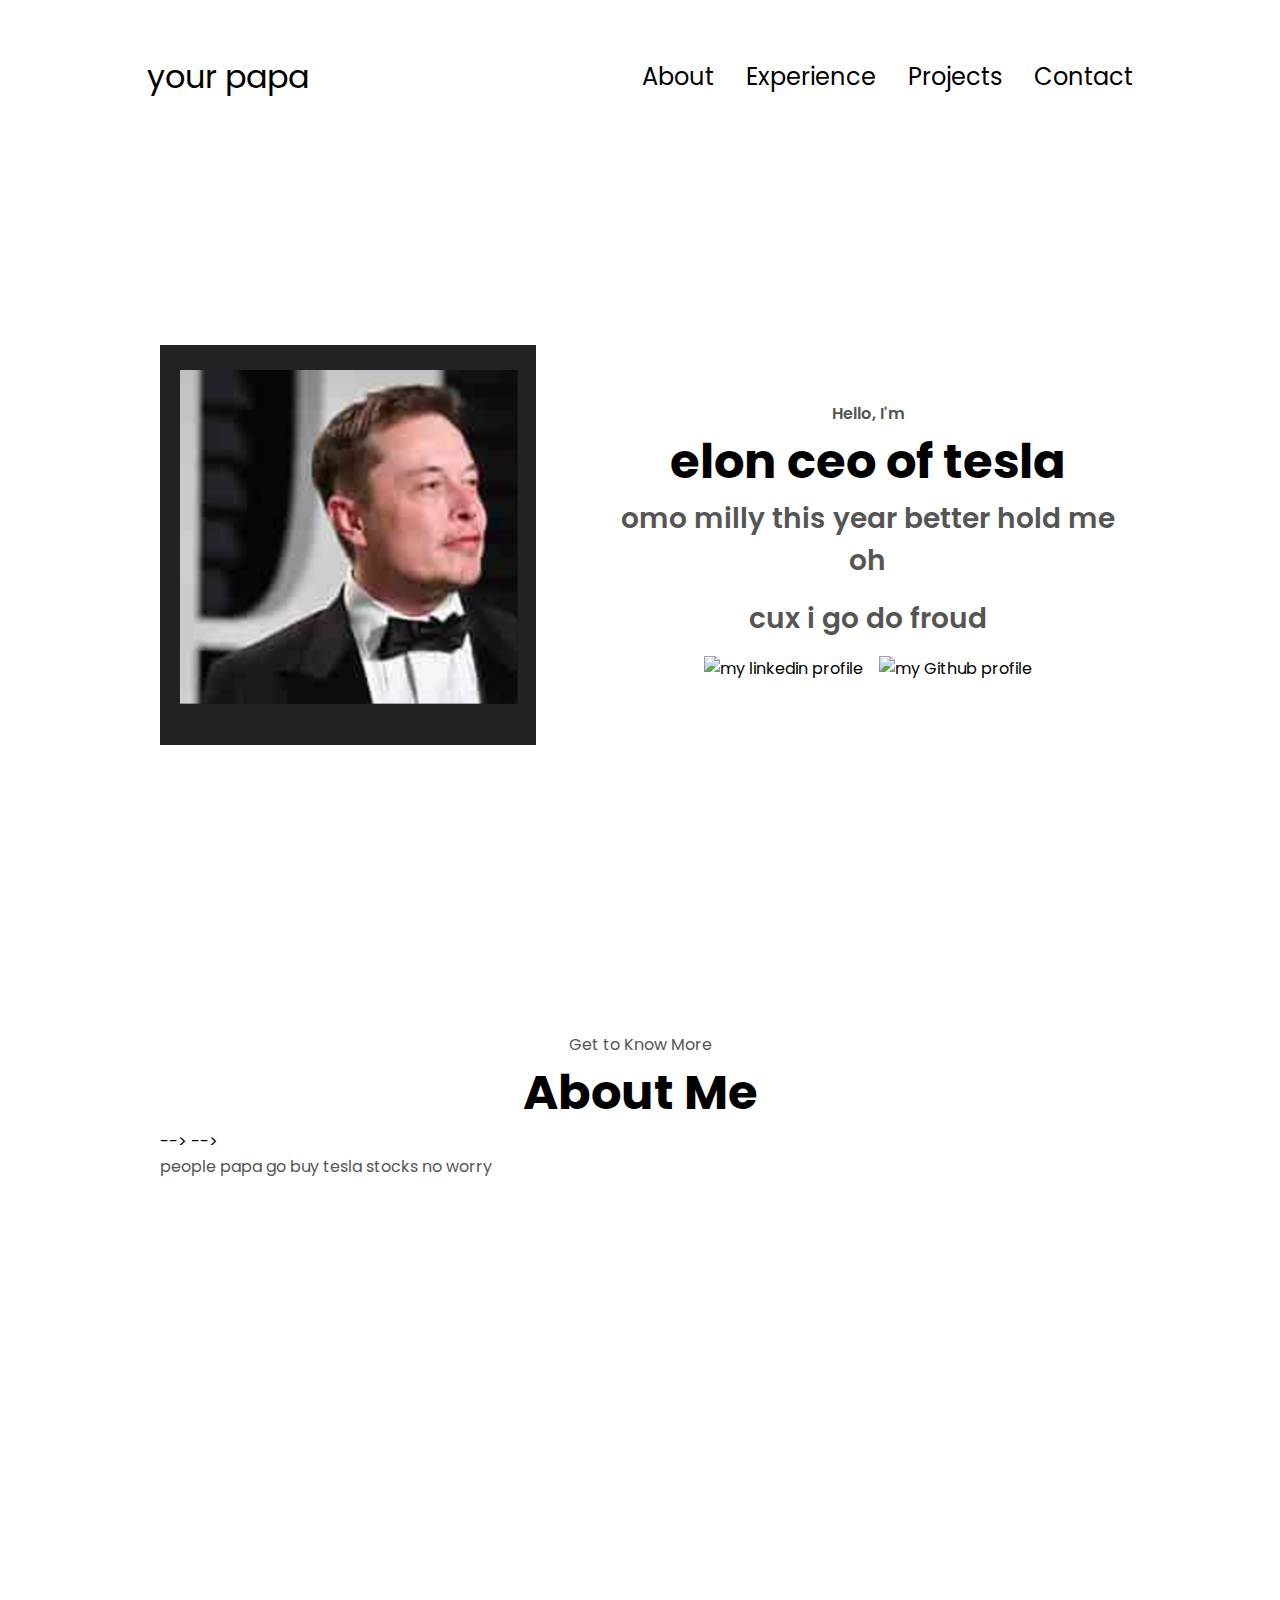
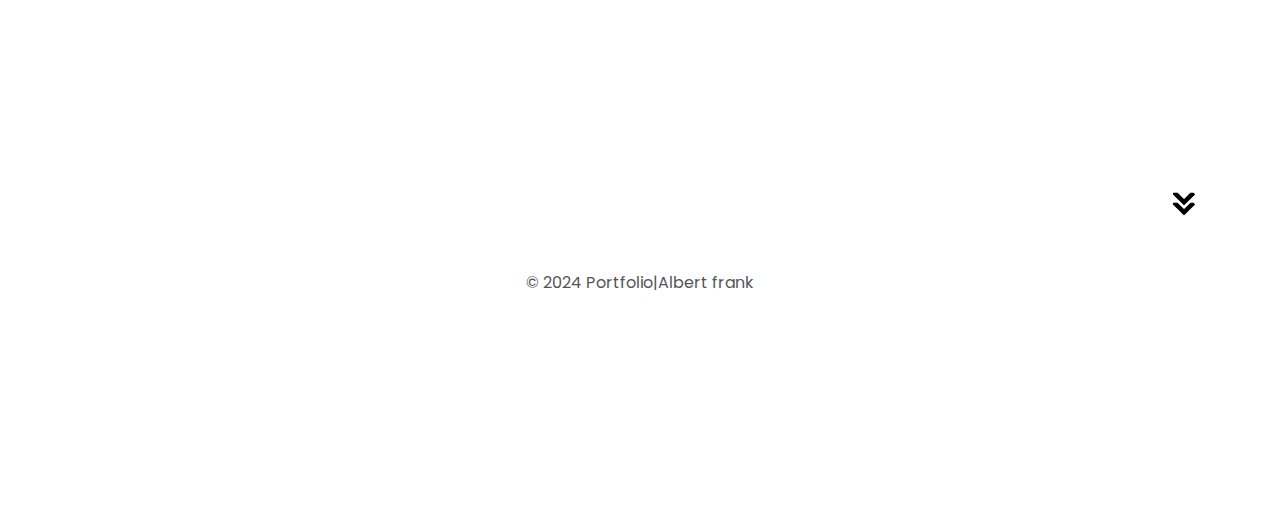
==== commit 4bf4844e: "updated" ====
--- a/index.html
+++ b/index.html
@@ -61,7 +61,7 @@
     <section id="about">
         <p class="section__text__p1">Get to Know More</p>
         <h1 class="title">About Me</h1>
-        <div class="section-container">
+        <!-- <div class="section-container">
             <div class="section__pic-container">
                 <img src="assets/about-pic.png" alt="Profile Pic" class="about-pic">
             </div>
@@ -77,10 +77,10 @@
                         <h3>Education</h3>
                         <p>B.Sc. Bachelors Degree <br />
                             <!-- M.Sc. Masters Degree -->
-            </p>
-
-        </div>
-        </div> -->
+        </p>
+
+        </div>
+        </div> --> -->
         <div class="text-container">
             <p> people papa go buy tesla stocks no worry </p>
         </div>
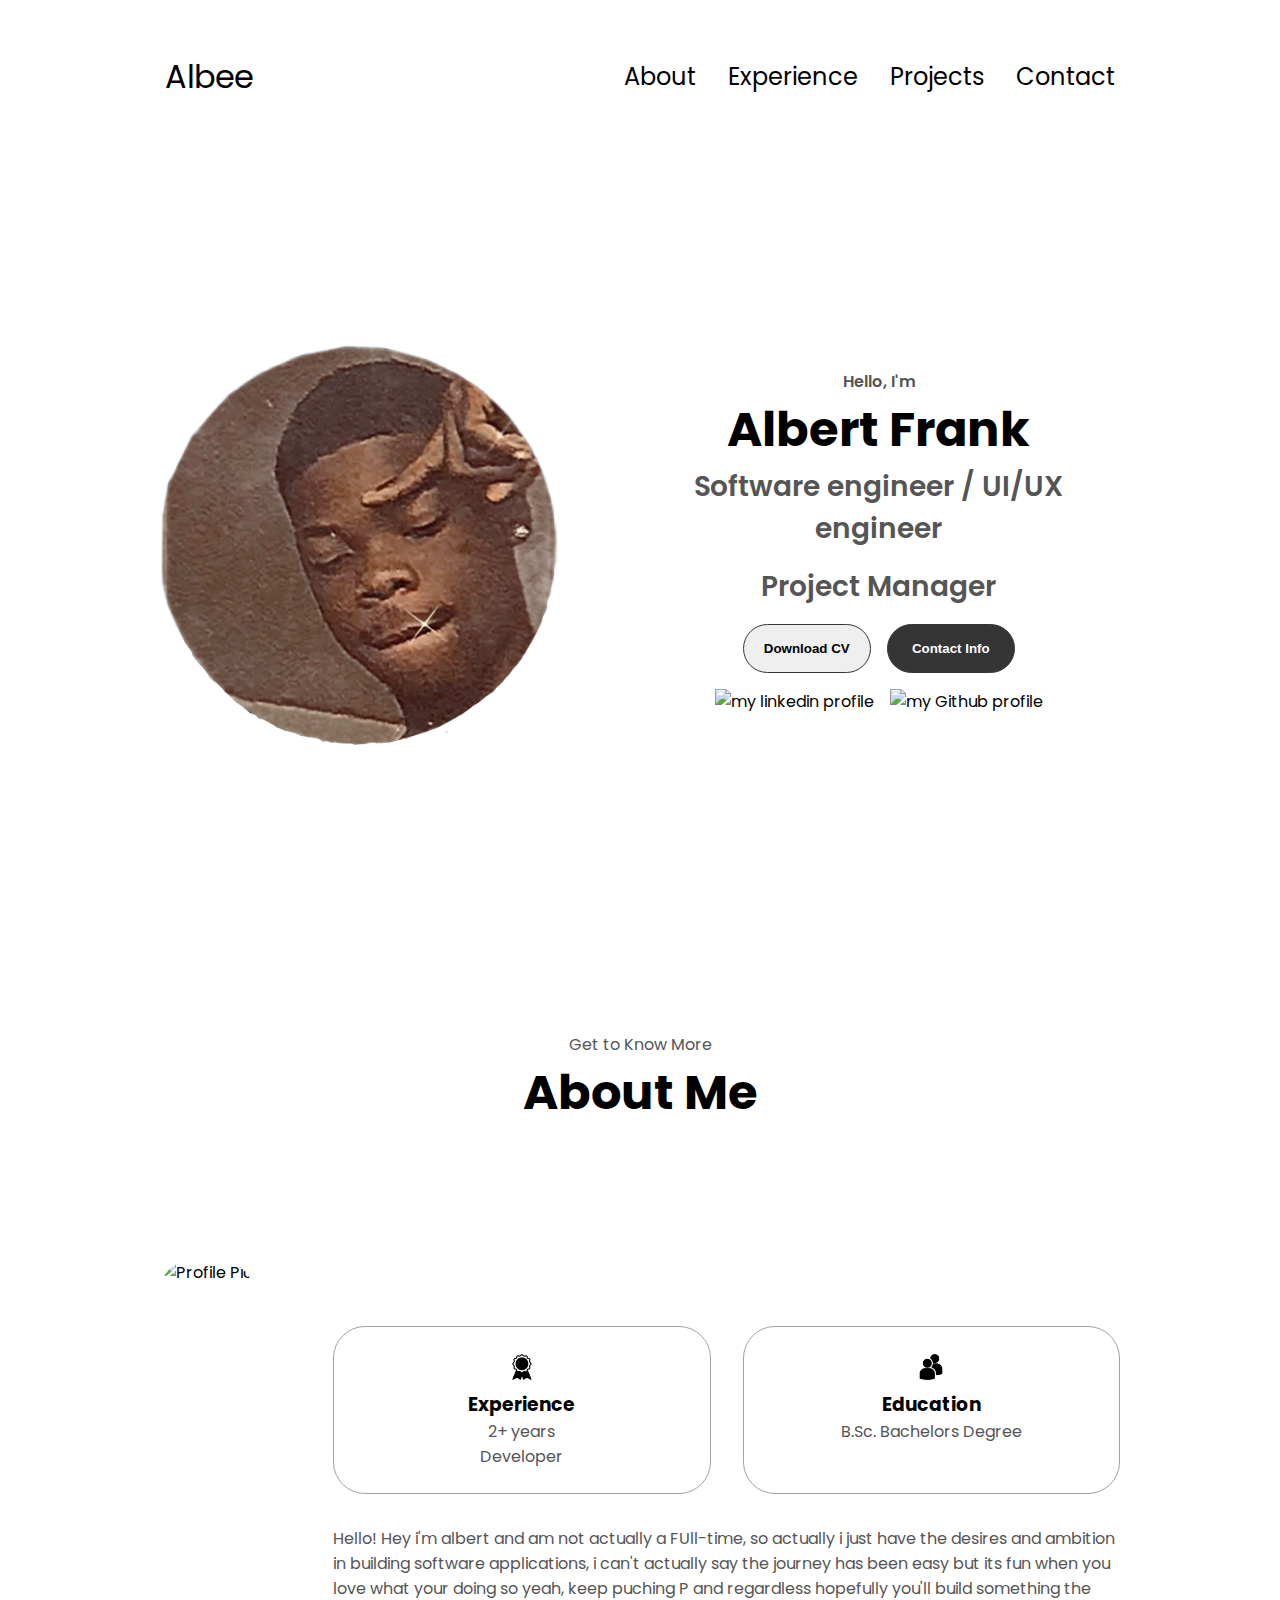
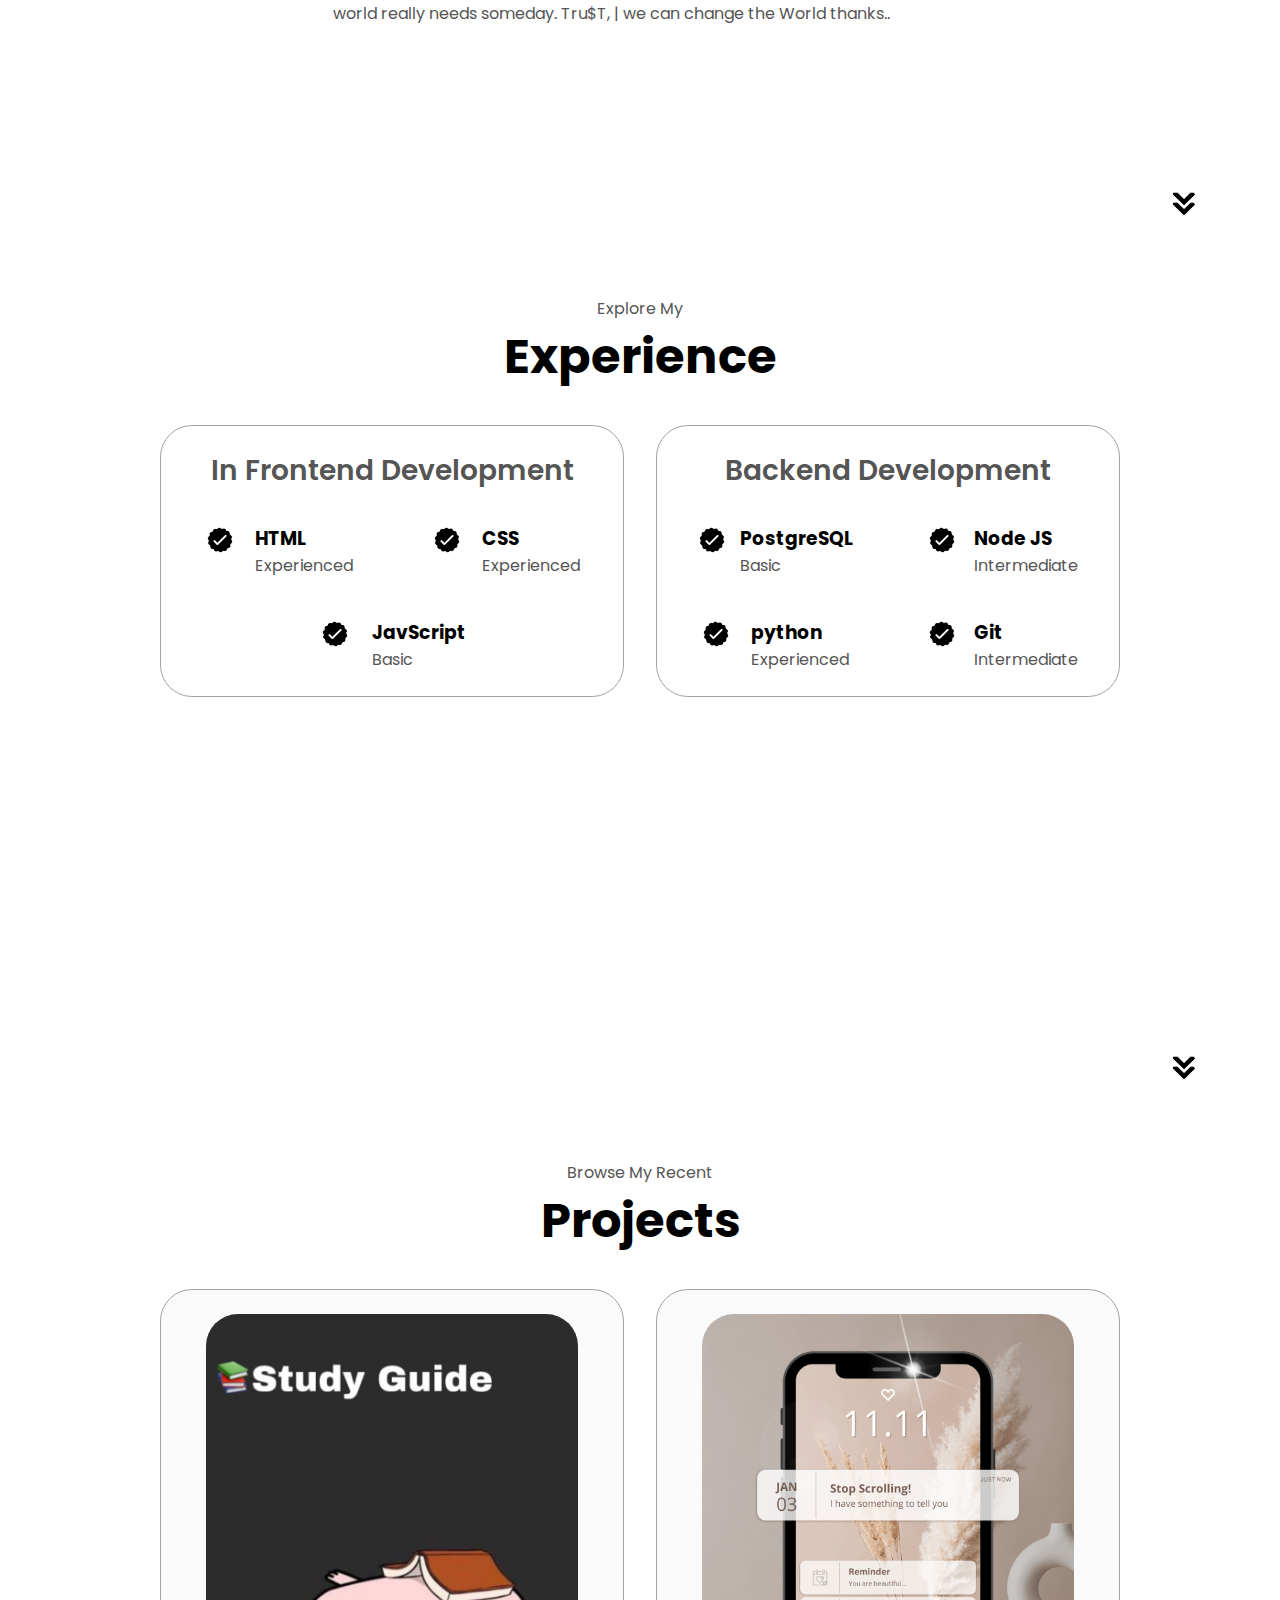
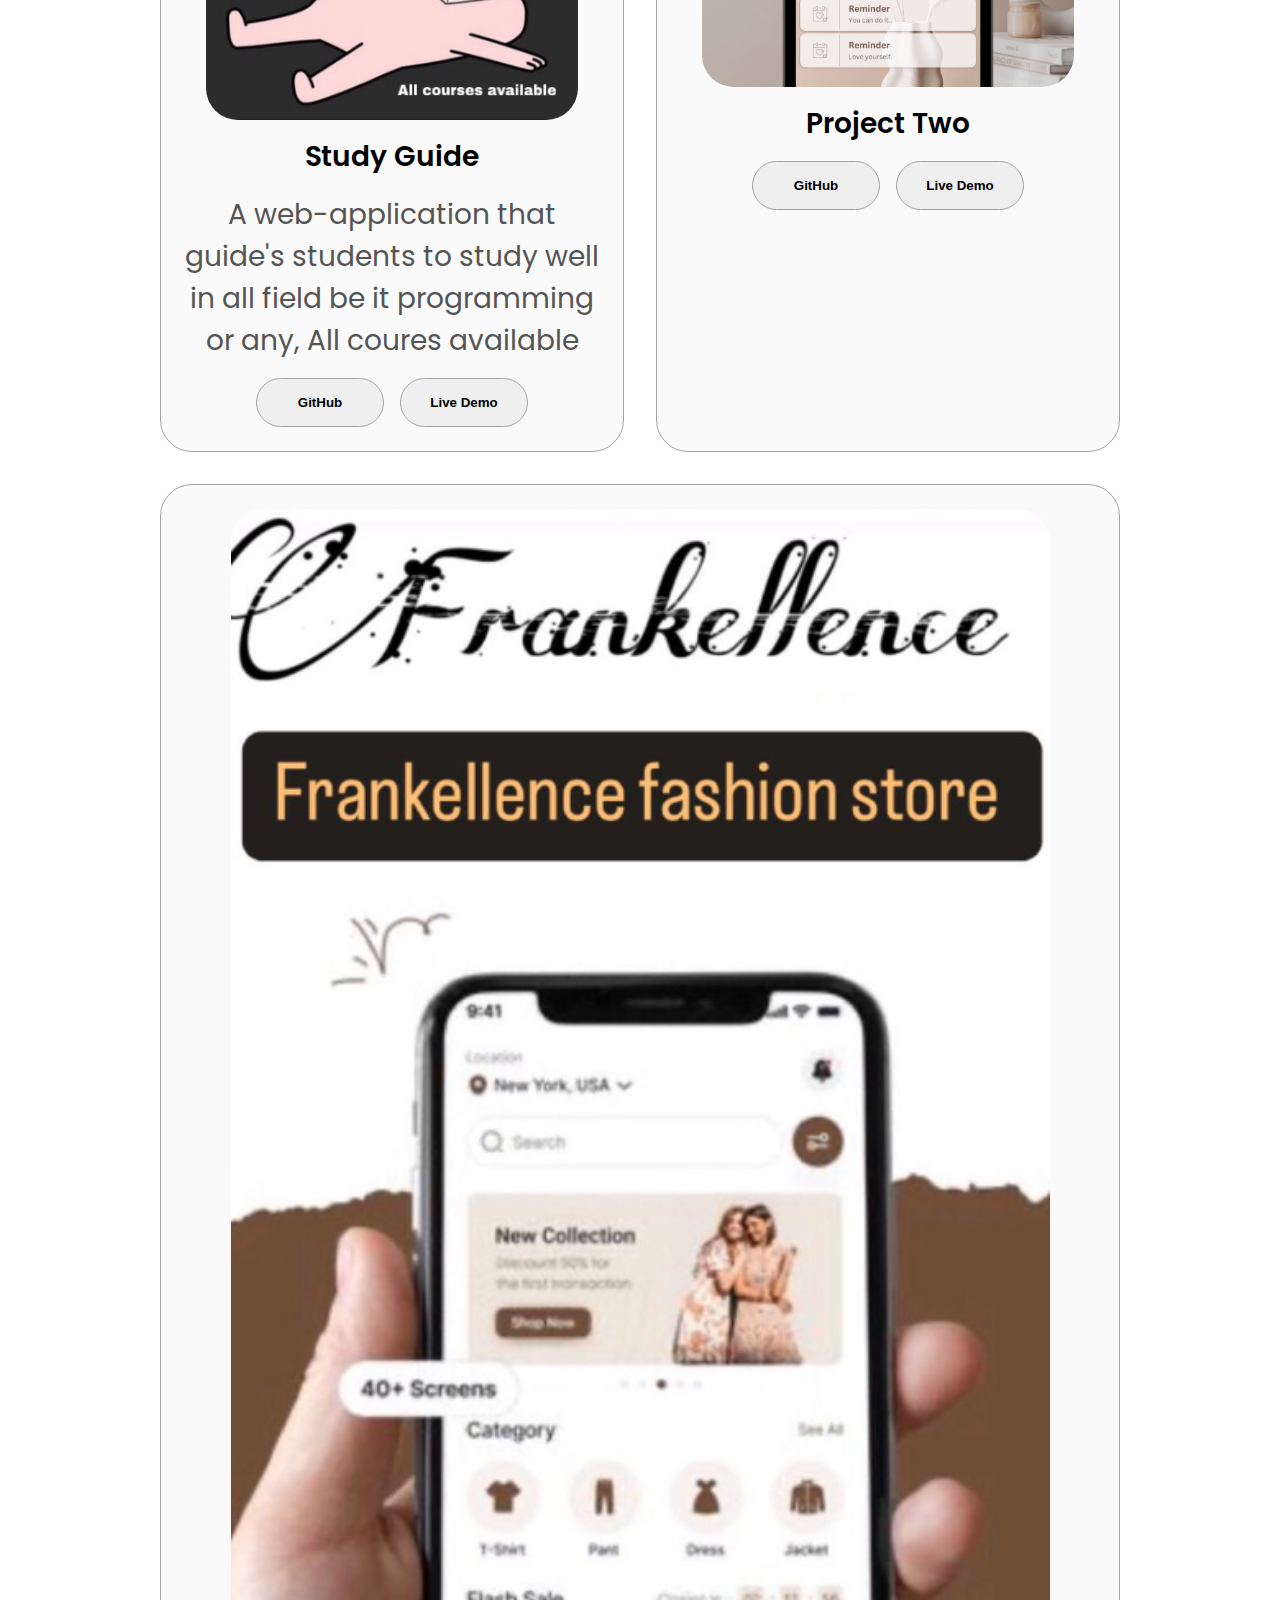
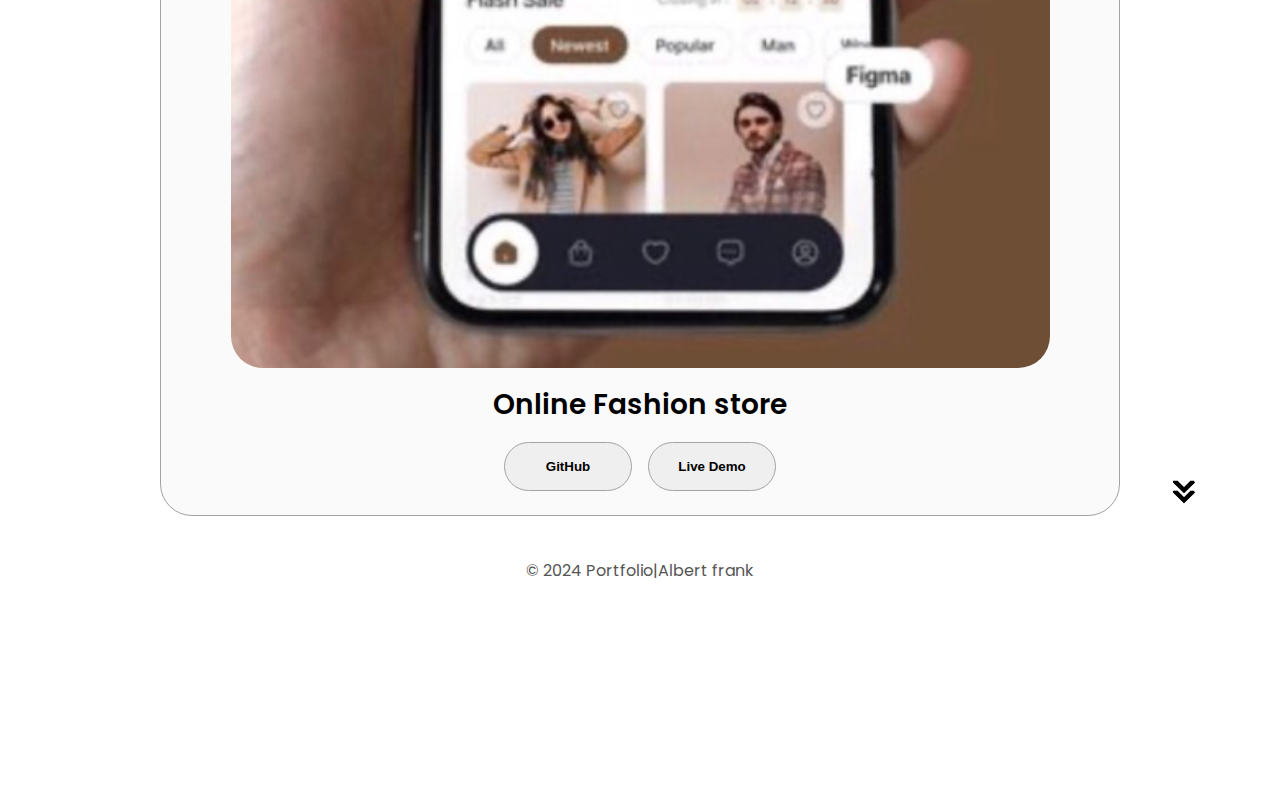
==== commit 4624860d: "updated" ====
--- a/index.html
+++ b/index.html
@@ -14,7 +14,7 @@
     <header>
         <nav id="desktop-nav">
             <div class="logo">
-                your papa
+                Albee
             </div>
             <ul class="nav-links">
                 <li><a href="#about">About</a></li>
@@ -44,14 +44,21 @@
     </header>
     <section id="profile">
         <div class="section__pic-container">
-            <img src="assets/elon.png" alt="Albee profile pic">
+            <img src="assets/albee.png" alt="Albee profile pic">
         </div>
         <div class="section__text">
             <p class="section__text__p1">Hello, I'm</p>
-            <h1 class="title">elon ceo of tesla </h1>
-            <p class="section__text__p2">omo milly this year better hold me oh </p>
-            <p class="section__text__p3">cux i go do froud</p>
-
+            <h1 class="title">Albert Frank</h1>
+            <p class="section__text__p2">Software engineer / UI/UX engineer</p>
+            <p class="section__text__p3">Project Manager </p>
+            <div class="btn-container">
+                <button class="btn btn-color-2">
+                        Download CV
+                    </button>
+                <button class="btn btn-color-1">
+                        Contact Info
+                    </button>
+            </div>
             <div id="socials-container">
                 <img src="assets/linkedin.png" class="icon" alt="my linkedin profile" class="icon" onclick="location.href='https://linkedin.com/'">
                 <img src="assets/github.png" class="icon" alt="my Github profile" class="icon" onclick="location.href='https://github.com/OnlyoneAlbee'">
@@ -61,11 +68,11 @@
     <section id="about">
         <p class="section__text__p1">Get to Know More</p>
         <h1 class="title">About Me</h1>
-        <!-- <div class="section-container">
+        <div class="section-container">
             <div class="section__pic-container">
                 <img src="assets/about-pic.png" alt="Profile Pic" class="about-pic">
             </div>
-            <!-- <div class="about-details-container">
+            <div class="about-details-container">
                 <div class="about-containers">
                     <div class="details-container">
                         <img src="assets/experience.png" alt="Experience icon" class="icon">
@@ -77,18 +84,20 @@
                         <h3>Education</h3>
                         <p>B.Sc. Bachelors Degree <br />
                             <!-- M.Sc. Masters Degree -->
-        </p>
-
-        </div>
-        </div> --> -->
-        <div class="text-container">
-            <p> people papa go buy tesla stocks no worry </p>
-        </div>
-        </div>
+                        </p>
+
+                    </div>
+                </div>
+                <div class="text-container">
+                    <p>Hello! Hey i'm albert and am not actually a FUll-time, so actually i just have the desires and ambition in building software applications, i can't actually say the journey has been easy but its fun when you love what your doing so
+                        yeah, keep puching P and regardless hopefully you'll build something the world really needs someday. Tru$T, | we can change the World thanks..
+                    </p>
+                </div>
+            </div>
         </div>
         <img src="assets/arrow.png" alt="Arrow icon" class="icon arrow" onclick="location.href='./#experience'">
     </section>
-    <!-- <section id="experience">
+    <section id="experience">
         <p class="section__text__p1">Explore My</p>
         <h1 class="title">Experience</h1>
         <div class="experience-details-container">
@@ -155,10 +164,10 @@
             </div>
         </div>
         <img src="assets/arrow.png" alt="Arrow icon" class="icon arrow" onclick="location.href='./#project'">
-    </section> -->
-    <!-- <section id="projects">
+    </section>
+    <section id="projects">
         <p class="section__text__p1">Browse My Recent</p>
-        <h1 class="title">my plan on celeb investors </h1>
+        <h1 class="title">Projects</h1>
         <div class="experience-details-container">
             <div class="about-containers">
                 <div class="details-container color-container">
@@ -195,7 +204,7 @@
             </div>
         </div>
         <img src="assets/arrow.png" alt="Arrow icon" class="icon arrow" onclick="location.href='./#contact'">
-    </section> -->
+    </section>
 
     <!-- Footer -->
     <footer>
